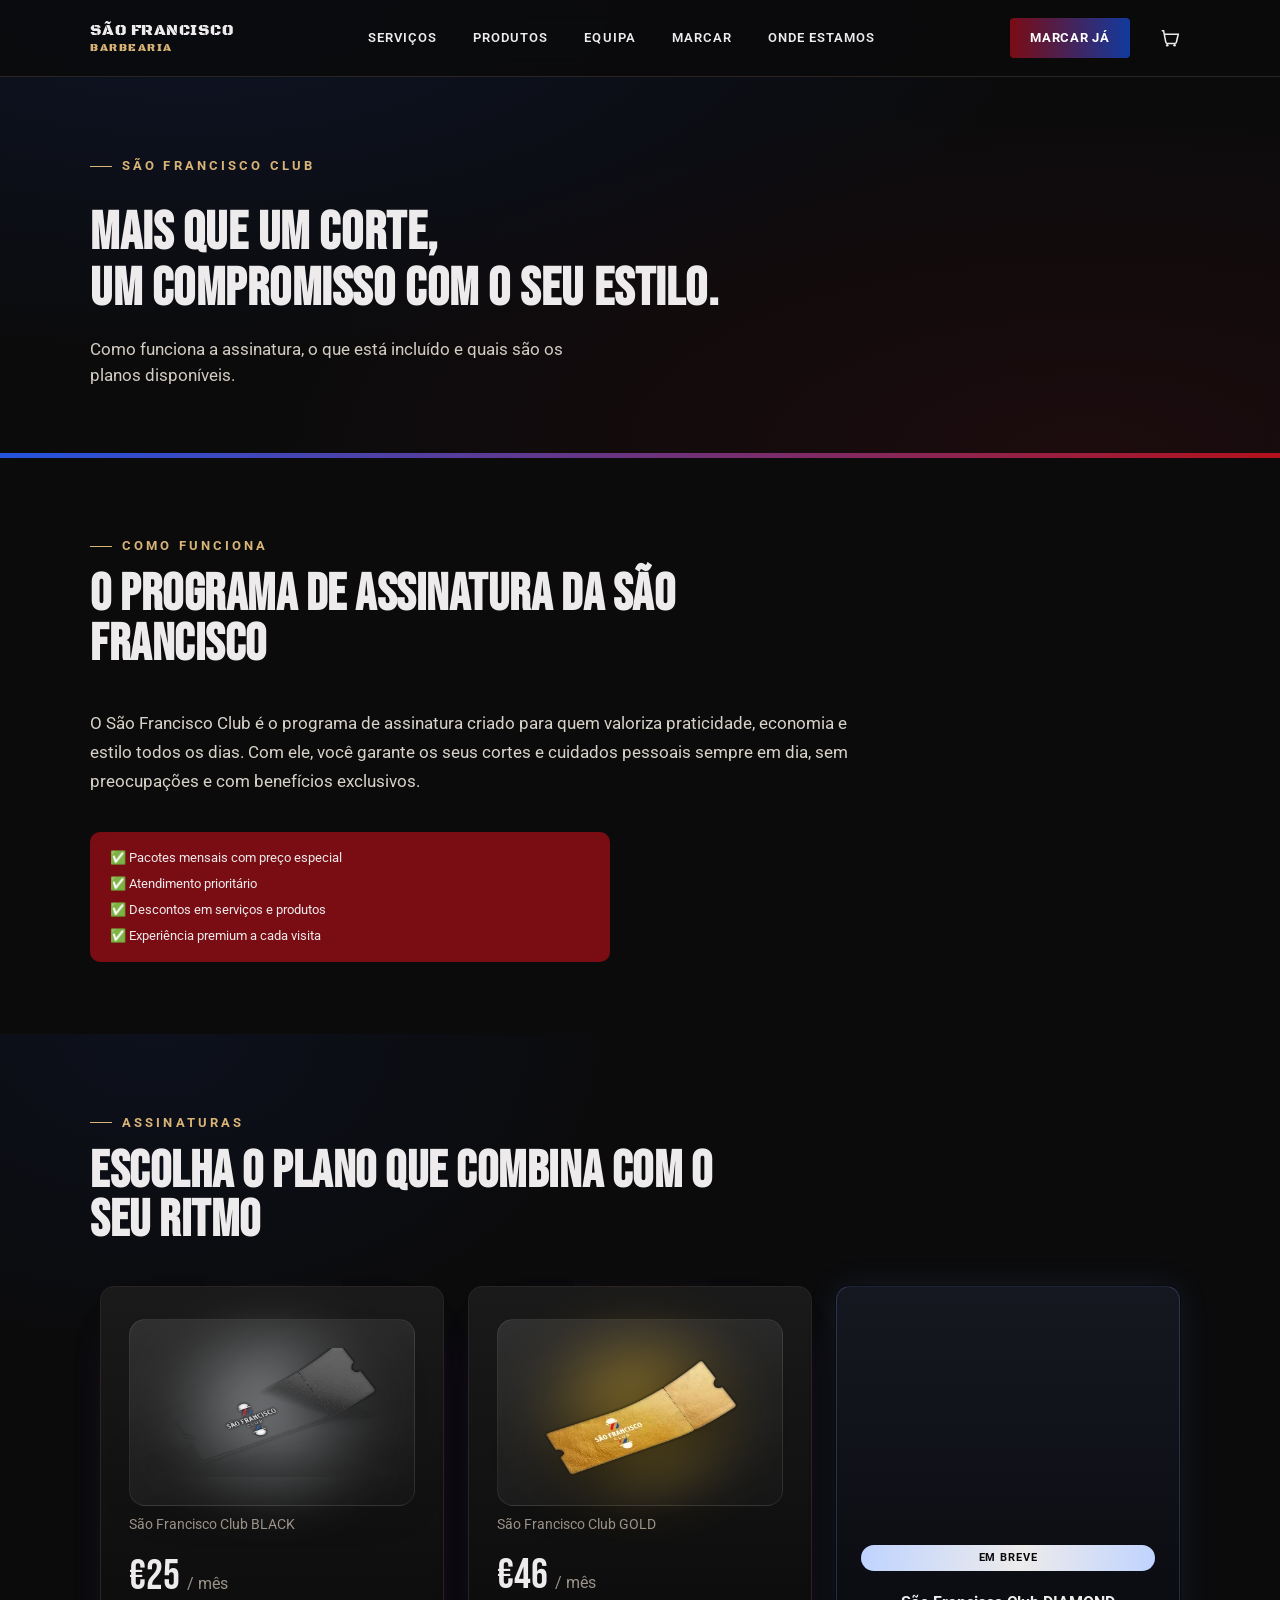
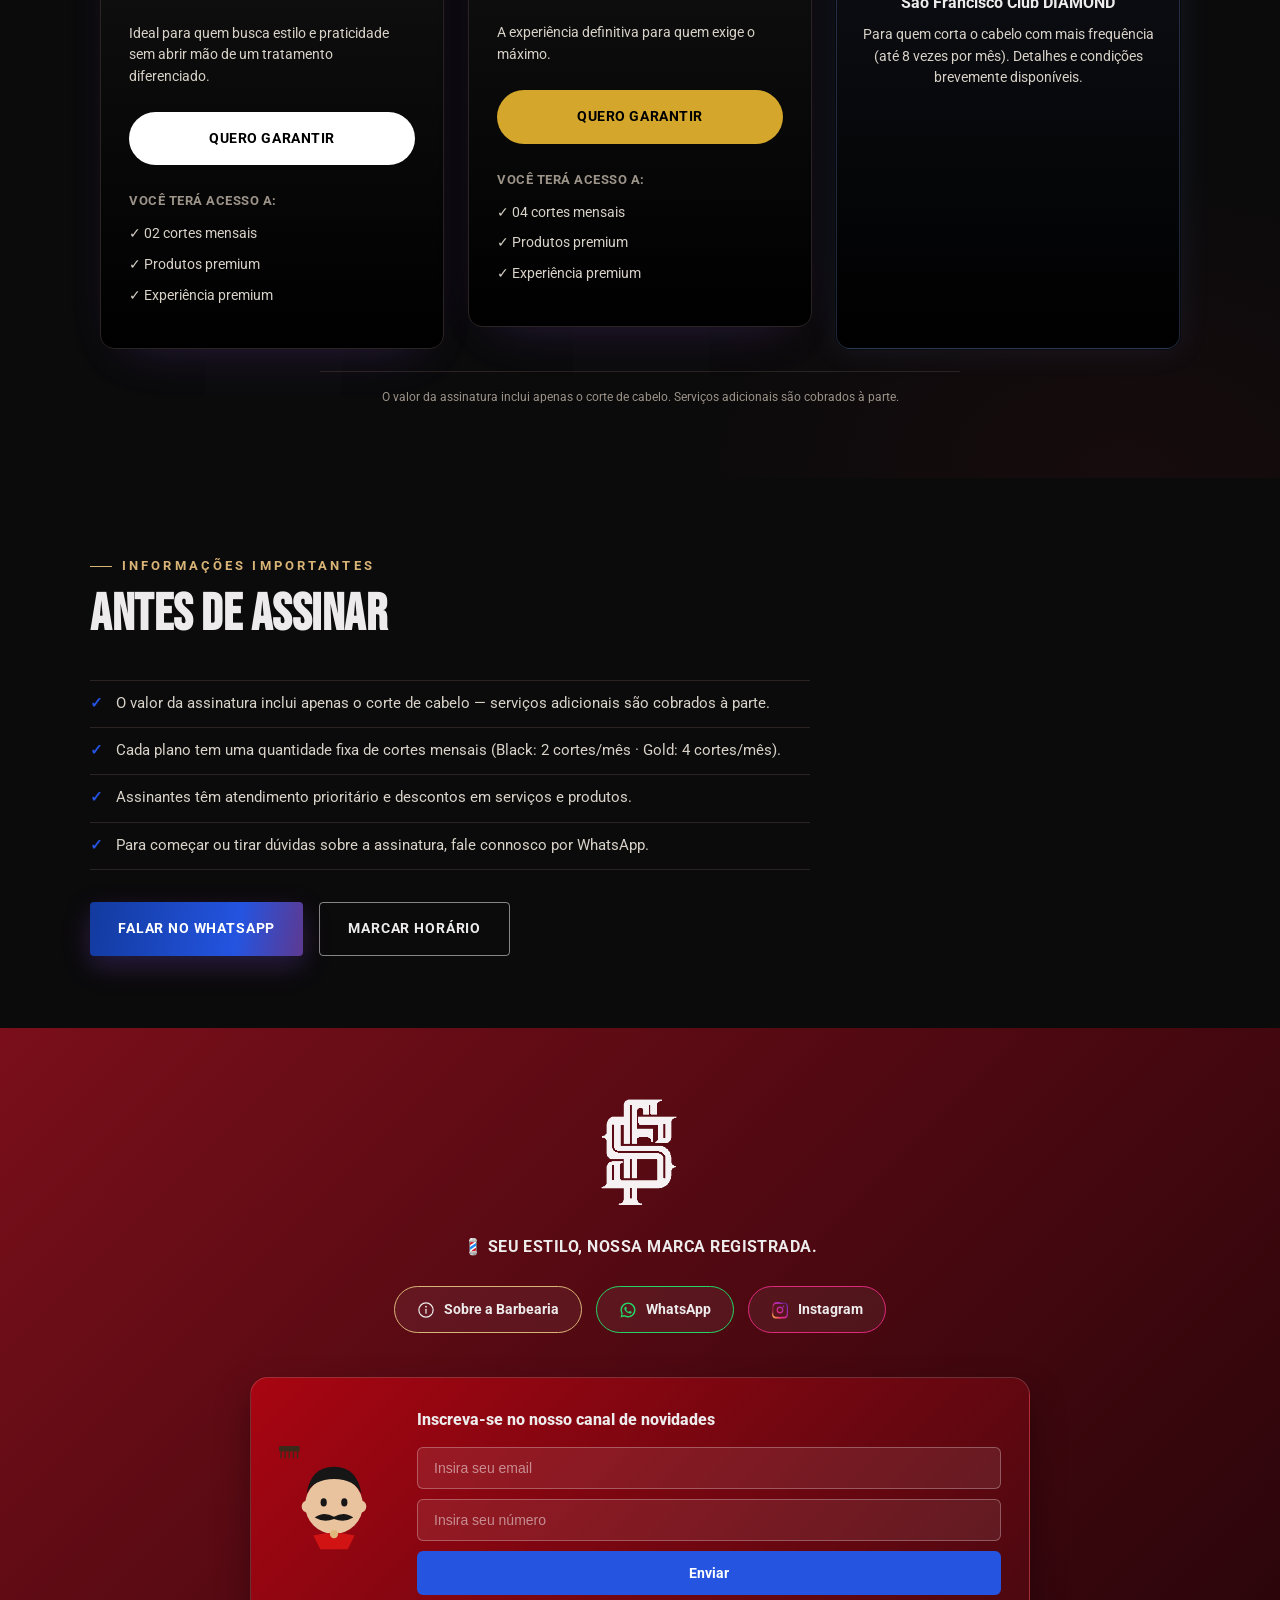
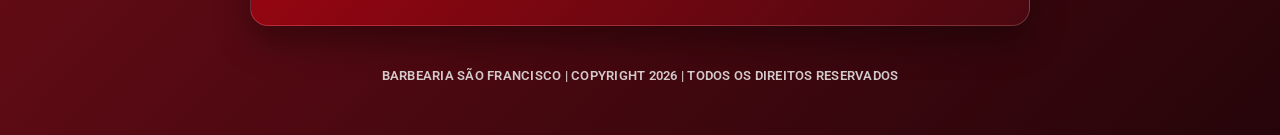
==== clube.html @ c499a692 "atualiza clube sao francisco" ====
<!DOCTYPE html>
<html lang="pt-PT">
<head>
<meta charset="UTF-8">
<meta name="viewport" content="width=device-width, initial-scale=1.0">
<title>São Francisco Club | São Francisco Barbearia</title>
<meta name="description" content="Conheça o São Francisco Club: como funciona a assinatura, planos Black e Gold, benefícios e condições, na Barbearia São Francisco em Gondomar.">
<meta name="theme-color" content="#0B0B0C">
<link rel="icon" href="data:image/svg+xml,%3Csvg xmlns='http://www.w3.org/2000/svg' viewBox='0 0 100 100'%3E%3Crect width='100' height='100' fill='%23000000'/%3E%3Ctext x='50' y='68' font-family='Arial Black,Arial,sans-serif' font-weight='900' font-size='52' fill='%23EDEBEB' text-anchor='middle'%3ESF%3C/text%3E%3C/svg%3E">

<meta property="og:type" content="website">
<meta property="og:locale" content="pt_PT">
<meta property="og:title" content="São Francisco Club | São Francisco Barbearia">
<meta property="og:description" content="Como funciona a assinatura, planos e benefícios do São Francisco Club.">

<link rel="preconnect" href="https://fonts.googleapis.com">
<link rel="preconnect" href="https://fonts.gstatic.com" crossorigin>
<link href="https://fonts.googleapis.com/css2?family=Bebas+Neue&family=Black+Ops+One&family=Roboto:wght@400;500;700;900&display=swap" rel="stylesheet">
<link rel="stylesheet" href="css/style.css">
<link rel="stylesheet" href="css/clube.css">
<link rel="stylesheet" href="css/cart.css">
</head>
<body>
<a href="#main" class="skip-link">Saltar para o conteúdo</a>

<!-- ============ HEADER (idêntico ao site principal) ============ -->
<header class="site-header">
  <div class="container">
    <a href="index.html" class="logo-mark">SÃO FRANCISCO<span>BARBEARIA</span></a>

    <nav class="main-nav" aria-label="Navegação principal">
      <a href="index.html#servicos">Serviços</a>
      <a href="loja.html">Produtos</a>
      <a href="index.html#equipa">Equipa</a>
      <a href="index.html#agendar">Marcar</a>
      <a href="index.html#local">Onde estamos</a>
    </nav>

    <div class="header-actions">
      <a href="index.html#agendar" class="btn btn-primary btn-sm">Marcar já</a>
      <button type="button" class="cart-toggle" id="cartToggle" aria-label="Abrir carrinho">
        <svg viewBox="0 0 24 24" fill="none" stroke="currentColor" stroke-width="1.7"><path d="M3 4h2l2.4 12.4a2 2 0 0 0 2 1.6h7.6a2 2 0 0 0 2-1.6L21 8H6"/><circle cx="9" cy="20" r="1.4" fill="currentColor" stroke="none"/><circle cx="17" cy="20" r="1.4" fill="currentColor" stroke="none"/></svg>
        <span class="cart-count" id="cartCount">0</span>
      </button>
      <button type="button" class="nav-toggle" id="navToggle" aria-label="Abrir menu" aria-expanded="false" aria-controls="mobileNav">
        <span></span><span></span><span></span>
      </button>
    </div>
  </div>
</header>

<nav class="mobile-nav" id="mobileNav" aria-label="Navegação móvel">
  <a href="index.html#servicos">Serviços</a>
  <a href="loja.html">Produtos</a>
  <a href="index.html#equipa">Equipa</a>
  <a href="index.html#agendar">Marcar</a>
  <a href="index.html#local">Onde estamos</a>
  <a href="index.html#agendar" class="btn btn-primary">Marcar já</a>
</nav>

<main id="main">

  <!-- ============ HERO ============ -->
  <section class="shop-hero">
    <div class="container">
      <span class="eyebrow">São Francisco Club</span>
      <h1>Mais que um corte,<br>um compromisso com o seu estilo.</h1>
      <p class="shop-hero-sub">Como funciona a assinatura, o que está incluído e quais são os planos disponíveis.</p>
    </div>
  </section>
  <div class="stripe" aria-hidden="true"></div>

  <!-- ============ COMO FUNCIONA ============ -->
  <section id="clube-como-funciona">
    <div class="container">
      <div class="section-head">
        <span class="eyebrow">Como funciona</span>
        <h2>O programa de assinatura da São Francisco</h2>
      </div>
      <p class="club-intro-text">
        O São Francisco Club é o programa de assinatura criado para quem valoriza praticidade, economia e estilo todos os dias. Com ele, você garante os seus cortes e cuidados pessoais sempre em dia, sem preocupações e com benefícios exclusivos.
      </p>
      <div class="club-checklist clube-page-checklist">
        <p>✅ Pacotes mensais com preço especial</p>
        <p>✅ Atendimento prioritário</p>
        <p>✅ Descontos em serviços e produtos</p>
        <p>✅ Experiência premium a cada visita</p>
      </div>
    </div>
  </section>

  <!-- ============ ASSINATURAS ============
       Mesmos dados e valores da secção do Clube na home (index.html),
       apresentados aqui lado a lado, sem toggle, para consulta.
       ============================================================ -->
  <section id="clube-assinaturas">
    <div class="container">
      <div class="section-head">
        <span class="eyebrow">Assinaturas</span>
        <h2>Escolha o plano que combina com o seu ritmo</h2>
      </div>

      <div class="clube-page-plans">
        <div class="plan-card">
          <div class="plan-ticket-wrap is-black">
            <img src="assets/images/club-black.webp" alt="Cartão São Francisco Club Black" loading="lazy">
          </div>
          <p class="plan-name">São Francisco Club BLACK</p>
          <p class="plan-price">€25 <span style="font-size:16px;color:var(--muted);font-family:var(--font-body);">/ mês</span></p>
          <p class="plan-desc">Ideal para quem busca estilo e praticidade sem abrir mão de um tratamento diferenciado.</p>
          <a href="https://wa.me/351938435158?text=Ol%C3%A1%21%20Quero%20saber%20mais%20sobre%20o%20S%C3%A3o%20Francisco%20Club%20BLACK%20%2824%E2%82%AC%2Fm%C3%AAs%29." target="_blank" rel="noopener" class="plan-cta is-black">Quero garantir</a>
          <p class="plan-access">Você terá acesso a:</p>
          <ul class="plan-list">
            <li>✓ 02 cortes mensais</li>
            <li>✓ Produtos premium</li>
            <li>✓ Experiência premium</li>
          </ul>
        </div>

        <div class="plan-card">
          <div class="plan-ticket-wrap is-gold">
            <img src="assets/images/club-gold.webp" alt="Cartão São Francisco Club Gold" loading="lazy">
          </div>
          <p class="plan-name">São Francisco Club GOLD</p>
          <p class="plan-price">€46 <span style="font-size:16px;color:var(--muted);font-family:var(--font-body);">/ mês</span></p>
          <p class="plan-desc">A experiência definitiva para quem exige o máximo.</p>
          <a href="https://wa.me/351938435158?text=Ol%C3%A1%21%20Quero%20saber%20mais%20sobre%20o%20S%C3%A3o%20Francisco%20Club%20GOLD%20%2844%E2%82%AC%2Fm%C3%AAs%29." target="_blank" rel="noopener" class="plan-cta is-gold">Quero garantir</a>
          <p class="plan-access">Você terá acesso a:</p>
          <ul class="plan-list">
            <li>✓ 04 cortes mensais</li>
            <li>✓ Produtos premium</li>
            <li>✓ Experiência premium</li>
          </ul>
        </div>

        <!-- Plano Diamond — em breve, sem preço/benefícios inventados e sem CTA de compra -->
        <div class="plan-card is-diamond" aria-label="Plano Diamond, em breve">
          <span class="diamond-badge">Em breve</span>
          <p class="plan-name is-diamond">São Francisco Club DIAMOND</p>
          <p class="plan-desc">Para quem corta o cabelo com mais frequência (até 8 vezes por mês). Detalhes e condições brevemente disponíveis.</p>
        </div>
      </div>

      <p class="club-plans-note clube-page-note">O valor da assinatura inclui apenas o corte de cabelo. Serviços adicionais são cobrados à parte.</p>
    </div>
  </section>

  <!-- ============ INFORMAÇÕES IMPORTANTES ============ -->
  <section id="clube-info">
    <div class="container">
      <div class="section-head">
        <span class="eyebrow">Informações importantes</span>
        <h2>Antes de assinar</h2>
      </div>
      <ul class="clube-info-list">
        <li>O valor da assinatura inclui apenas o corte de cabelo — serviços adicionais são cobrados à parte.</li>
        <li>Cada plano tem uma quantidade fixa de cortes mensais (Black: 2 cortes/mês · Gold: 4 cortes/mês).</li>
        <li>Assinantes têm atendimento prioritário e descontos em serviços e produtos.</li>
        <li>Para começar ou tirar dúvidas sobre a assinatura, fale connosco por WhatsApp.</li>
      </ul>
      <div class="clube-info-cta">
        <a href="https://wa.me/351938435158?text=Ol%C3%A1%21%20Quero%20saber%20mais%20sobre%20o%20S%C3%A3o%20Francisco%20Club." target="_blank" rel="noopener" class="btn btn-featured">Falar no WhatsApp</a>
        <a href="index.html#agendar" class="btn btn-outline">Marcar horário</a>
      </div>
    </div>
  </section>

</main>

<!-- ============ FOOTER (idêntico ao site principal) ============ -->
<footer class="site-footer">
  <div class="container">
    <div class="footer-top">
      <img src="assets/images/footer-logo.webp" alt="São Francisco Barbearia" class="footer-logo">
      <p class="footer-tagline">💈 SEU ESTILO, NOSSA MARCA REGISTRADA.</p>
      <div class="footer-links">
        <a href="index.html#sobre" class="footer-btn is-brass">
          <svg viewBox="0 0 24 24" fill="none" stroke="currentColor" stroke-width="1.6"><circle cx="12" cy="12" r="9.5"/><line x1="12" y1="11" x2="12" y2="16.2" stroke-linecap="round"/><circle cx="12" cy="7.6" r="1.15" fill="currentColor" stroke="none"/></svg>
          Sobre a Barbearia
        </a>
        <a href="https://wa.me/351938435158" target="_blank" rel="noopener" class="footer-btn is-whatsapp">
          <svg viewBox="0 0 24 24"><path fill="#25D366" d="M12 2C6.48 2 2 6.48 2 12c0 1.85.5 3.58 1.35 5.07L2 22l5.09-1.33A9.94 9.94 0 0 0 12 22c5.52 0 10-4.48 10-10S17.52 2 12 2zm0 18c-1.6 0-3.1-.43-4.4-1.19l-.31-.18-3.02.79.81-2.94-.2-.32A7.94 7.94 0 0 1 4 12c0-4.41 3.59-8 8-8s8 3.59 8 8-3.59 8-8 8zm4.36-5.86c-.24-.12-1.43-.7-1.65-.78-.22-.08-.38-.12-.54.12-.16.24-.62.78-.76.94-.14.16-.28.18-.52.06-.24-.12-1.01-.37-1.92-1.18-.71-.63-1.19-1.41-1.33-1.65-.14-.24-.02-.37.11-.49.11-.11.24-.28.36-.42.12-.14.16-.24.24-.4.08-.16.04-.3-.02-.42-.06-.12-.54-1.3-.74-1.78-.19-.46-.39-.4-.54-.4h-.46c-.16 0-.42.06-.64.3-.22.24-.84.82-.84 2s.86 2.32.98 2.48c.12.16 1.7 2.6 4.12 3.64.58.25 1.03.4 1.38.51.58.18 1.11.16 1.53.1.47-.07 1.43-.58 1.63-1.14.2-.56.2-1.04.14-1.14-.06-.1-.22-.16-.46-.28z"/></svg>
          WhatsApp
        </a>
        <a href="https://www.instagram.com/saofrancisco.pt/" target="_blank" rel="noopener" class="footer-btn is-instagram">
          <svg viewBox="0 0 24 24">
            <defs>
              <linearGradient id="igGradFooterClube" x1="0%" y1="100%" x2="100%" y2="0%">
                <stop offset="0%" stop-color="#f9ce34"/><stop offset="30%" stop-color="#ee2a7b"/><stop offset="100%" stop-color="#6228d7"/>
              </linearGradient>
            </defs>
            <path fill="url(#igGradFooterClube)" d="M12 2.2c3.2 0 3.58.01 4.85.07 1.17.05 1.97.24 2.43.4a4.9 4.9 0 0 1 1.77 1.15 4.9 4.9 0 0 1 1.15 1.77c.16.46.35 1.26.4 2.43.06 1.27.07 1.65.07 4.85s-.01 3.58-.07 4.85c-.05 1.17-.24 1.97-.4 2.43a4.9 4.9 0 0 1-1.15 1.77 4.9 4.9 0 0 1-1.77 1.15c-.46.16-1.26.35-2.43.4-1.27.06-1.65.07-4.85.07s-3.58-.01-4.85-.07c-1.17-.05-1.97-.24-2.43-.4a4.9 4.9 0 0 1-1.77-1.15 4.9 4.9 0 0 1-1.15-1.77c-.16-.46-.35-1.26-.4-2.43C2.21 15.58 2.2 15.2 2.2 12s.01-3.58.07-4.85c.05-1.17.24-1.97.4-2.43a4.9 4.9 0 0 1 1.15-1.77A4.9 4.9 0 0 1 5.59 1.8c.46-.16 1.26-.35 2.43-.4C9.29 1.34 9.67 1.33 12 1.33Zm0 1.8c-3.15 0-3.5.01-4.74.07-1.02.05-1.58.22-1.95.36a3.1 3.1 0 0 0-1.15.75 3.1 3.1 0 0 0-.75 1.15c-.14.37-.31.93-.36 1.95C3 8.32 2.99 8.67 2.99 12s.01 3.68.07 4.92c.05 1.02.22 1.58.36 1.95.16.44.38.79.75 1.15.36.36.71.59 1.15.75.37.14.93.31 1.95.36 1.24.06 1.59.07 4.74.07s3.5-.01 4.74-.07c1.02-.05 1.58-.22 1.95-.36a3.1 3.1 0 0 0 1.15-.75 3.1 3.1 0 0 0 .75-1.15c.14-.37.31-.93.36-1.95.06-1.24.07-1.59.07-4.92s-.01-3.68-.07-4.92c-.05-1.02-.22-1.58-.36-1.95a3.1 3.1 0 0 0-.75-1.15 3.1 3.1 0 0 0-1.15-.75c-.37-.14-.93-.31-1.95-.36C15.5 4.01 15.15 4 12 4Zm0 3.4a4.6 4.6 0 1 1 0 9.2 4.6 4.6 0 0 1 0-9.2Zm0 1.8a2.8 2.8 0 1 0 0 5.6 2.8 2.8 0 0 0 0-5.6Zm5.85-1.99a1.07 1.07 0 1 1-2.14 0 1.07 1.07 0 0 1 2.14 0Z"/>
          </svg>
          Instagram
        </a>
      </div>
    </div>

    <div class="footer-signup">
      <div class="footer-mascot" aria-hidden="true">
        <svg viewBox="0 0 160 160" xmlns="http://www.w3.org/2000/svg" id="mascotSvg">
          <circle cx="80" cy="86" r="42" fill="#E8C39E"/>
          <circle cx="42" cy="88" r="9" fill="#E8C39E"/>
          <circle cx="118" cy="88" r="9" fill="#E8C39E"/>
          <path d="M40 70 Q46 30 80 30 Q114 30 120 70 Q110 48 80 48 Q50 48 40 70 Z" fill="#161616"/>
          <ellipse class="mascot-eye" cx="65" cy="82" rx="4.5" ry="6" fill="#161616"/>
          <ellipse class="mascot-eye" cx="95" cy="82" rx="4.5" ry="6" fill="#161616"/>
          <path class="mascot-mustache" d="M52 104 Q65 94 80 103 Q95 94 108 104 Q95 112 80 106 Q65 112 52 104 Z" fill="#161616"/>
          <path d="M50 130 L60 150 L100 150 L110 130 Q80 122 50 130 Z" fill="#D11313"/>
          <circle cx="80" cy="128" r="6" fill="#DFB77A"/>
          <g class="mascot-comb">
            <rect x="0" y="0" width="30" height="8" rx="2" fill="#3a2a1a"/>
            <rect x="2" y="8" width="2" height="10" fill="#3a2a1a"/>
            <rect x="8" y="8" width="2" height="10" fill="#3a2a1a"/>
            <rect x="14" y="8" width="2" height="10" fill="#3a2a1a"/>
            <rect x="20" y="8" width="2" height="10" fill="#3a2a1a"/>
            <rect x="26" y="8" width="2" height="10" fill="#3a2a1a"/>
          </g>
        </svg>
      </div>
      <form class="footer-form" id="newsletterForm">
        <p class="footer-form-label">Inscreva-se no nosso canal de novidades</p>
        <label class="visually-hidden" for="newsletterEmail">Email</label>
        <input type="email" id="newsletterEmail" placeholder="Insira seu email" required>
        <label class="visually-hidden" for="newsletterPhone">Número de telefone</label>
        <input type="tel" id="newsletterPhone" placeholder="Insira seu número">
        <button type="submit" class="footer-submit">Enviar</button>
        <p class="footer-form-msg" id="newsletterMsg"></p>
      </form>
    </div>

    <div class="footer-bottom">
      <p class="footer-copy">BARBEARIA SÃO FRANCISCO | COPYRIGHT 2026 | TODOS OS DIREITOS RESERVADOS</p>
    </div>
  </div>
</footer>

<script src="js/cart.js"></script>
<script>
  /* menu mobile + newsletter — mesma lógica usada em loja.html e
     promocoes.html, duplicada aqui porque esta página não carrega main.js. */
  (function () {
    var toggle = document.getElementById('navToggle');
    var menu = document.getElementById('mobileNav');
    if (toggle && menu) {
      toggle.addEventListener('click', function () {
        var open = menu.classList.toggle('is-open');
        toggle.classList.toggle('is-open', open);
        toggle.setAttribute('aria-expanded', open ? 'true' : 'false');
        document.body.style.overflow = open ? 'hidden' : '';
      });
      Array.prototype.forEach.call(menu.querySelectorAll('a'), function (a) {
        a.addEventListener('click', function () {
          menu.classList.remove('is-open');
          toggle.classList.remove('is-open');
          toggle.setAttribute('aria-expanded', 'false');
          document.body.style.overflow = '';
        });
      });
    }
    var form = document.getElementById('newsletterForm');
    if (form) {
      form.addEventListener('submit', function (e) {
        e.preventDefault();
        var msg = document.getElementById('newsletterMsg');
        msg.textContent = 'Obrigado pelo interesse! A newsletter fica ativa muito em breve.';
        msg.classList.add('is-visible');
        form.reset();
      });
    }
    var eyes = document.querySelectorAll('.mascot-eye');
    if (eyes.length) {
      (function blink() {
        eyes.forEach(function (e) { e.style.transition = 'transform .08s'; e.style.transform = 'scaleY(0.12)'; });
        setTimeout(function () { eyes.forEach(function (e) { e.style.transform = 'scaleY(1)'; }); }, 90);
        setTimeout(blink, 2000 + Math.random() * 3000);
      })();
    }
  })();
</script>
</body>
</html>
---- css/style.css ----
/* ============================================================
   SÃO FRANCISCO BARBEARIA — stylesheet
   ============================================================ */

:root{
  /* Cor — paleta original refinada (mesma identidade: fundo escuro, azul, vermelho, brass) */
  --ink:#0B0B0C;
  --surface:#141414;
  --surface-2:#1C1C1B;
  --paper:#EDEBEB;
  --muted:#9C9389;
  --line:#2A2422;
  --blue:#2454E0;
  --blue-deep:#123A9E;
  --red:#B3121C;
  --red-deep:#7A0C14;
  --brass:#D9B477;

  --font-logo:'Black Ops One','Anton',sans-serif;
  --font-display:'Bebas Neue','Arial Narrow',Impact,sans-serif;
  --font-body:'Roboto',Arial,sans-serif;

  --container:1180px;
  --radius-sm:8px;
  --radius-md:14px;
  --ease:cubic-bezier(0.22,1,0.36,1);
}

/* ---------- reset & base ---------- */
*,*::before,*::after{box-sizing:border-box;}
*{margin:0;padding:0;}
html{scroll-behavior:smooth;-webkit-text-size-adjust:100%;}
img{max-width:100%;height:auto;display:block;}
a{color:inherit;text-decoration:none;}
button{font-family:inherit;}
ul{list-style:none;}
body{
  background:var(--ink);
  color:var(--paper);
  font-family:var(--font-body);
  line-height:1.55;
  -webkit-font-smoothing:antialiased;
}
::selection{background:var(--blue);color:#fff;}
::-webkit-scrollbar{width:10px;}
::-webkit-scrollbar-track{background:var(--ink);}
::-webkit-scrollbar-thumb{background:linear-gradient(var(--blue),var(--red));border-radius:6px;}

:focus-visible{outline:2px solid var(--brass);outline-offset:3px;}

@media (prefers-reduced-motion:reduce){
  *{animation-duration:0.01ms !important;animation-iteration-count:1 !important;transition-duration:0.01ms !important;scroll-behavior:auto !important;}
}

.container{max-width:var(--container);margin:0 auto;padding:0 24px;}
@media (min-width:900px){ .container{padding:0 40px;} }

section{padding:72px 0;}
@media (max-width:640px){ section{padding:52px 0;} }

.eyebrow{
  display:inline-flex;align-items:center;gap:10px;
  color:var(--brass);text-transform:uppercase;font-size:13px;
  letter-spacing:0.24em;font-weight:700;margin-bottom:14px;
}
.eyebrow::before{content:'';width:22px;height:1px;background:var(--brass);}

.section-head{margin-bottom:40px;max-width:640px;}
.section-head h2{
  font-family:var(--font-display);
  font-size:clamp(34px,5vw,52px);
  line-height:0.95;letter-spacing:0.01em;
  text-transform:uppercase;
  margin-bottom:14px;
}
.section-head p{color:var(--muted);font-size:16px;max-width:52ch;}
.rule{width:64px;height:3px;background:linear-gradient(90deg,var(--blue),var(--red));margin-top:16px;border-radius:2px;}

.visually-hidden{
  position:absolute;width:1px;height:1px;padding:0;margin:-1px;overflow:hidden;
  clip:rect(0,0,0,0);white-space:nowrap;border:0;
}
.skip-link{
  position:absolute;left:12px;top:-60px;background:var(--brass);color:#111;
  padding:10px 16px;border-radius:6px;font-weight:700;z-index:200;transition:top .2s;
}
.skip-link:focus{top:12px;}

/* ---------- buttons ---------- */
.btn{
  display:inline-flex;align-items:center;justify-content:center;gap:8px;
  padding:15px 28px;font-size:14px;font-weight:700;text-transform:uppercase;
  letter-spacing:0.06em;cursor:pointer;border:none;border-radius:4px;
  min-height:48px;font-family:var(--font-body);
  transition:transform .18s var(--ease),box-shadow .18s var(--ease),background .18s;
}
.btn:active{transform:translateY(1px);}
.btn-primary{
  background:linear-gradient(90deg,var(--red-deep),var(--blue-deep));
  color:#fff;
}
.btn-primary:hover{box-shadow:0 8px 22px rgba(36,84,224,0.28);transform:translateY(-2px);}
.btn-outline{
  background:transparent;border:1.5px solid rgba(237,235,235,0.55);color:var(--paper);
}
.btn-outline:hover{border-color:var(--brass);color:var(--brass);}
.btn-block{width:100%;}
.btn-sm{padding:10px 20px;min-height:40px;font-size:13px;}
@media (max-width:520px){
  .btn{width:100%;}
  .btn-row .btn{width:auto;flex:1 1 auto;}
}

/* ============================================================
   ENTRY SPLASH
   ============================================================ */
.entry-splash{
  position:fixed;top:76px;left:0;right:0;bottom:0;z-index:90;
  display:flex;align-items:center;justify-content:center;
  background:#050506;
  transition:opacity .6s var(--ease), visibility .6s var(--ease);
}
.entry-splash-content{
  position:relative;z-index:2;text-align:center;padding:32px;
  transform:translateY(0);transition:transform .6s var(--ease), opacity .6s var(--ease);
}
.entry-splash-eyebrow{
  font-weight:700;font-size:13px;letter-spacing:0.4em;text-transform:uppercase;
  color:var(--brass);margin-bottom:14px;
}
.entry-splash-logo{
  font-family:var(--font-logo);text-transform:uppercase;color:var(--paper);
  font-size:clamp(32px,7vw,64px);letter-spacing:0.02em;margin-bottom:16px;
  text-shadow:0 8px 30px rgba(0,0,0,0.6);
}
.entry-splash-tagline{
  color:#D3CCC2;font-size:15px;margin-bottom:40px;letter-spacing:0.02em;
}
.entry-splash-btn{
  display:inline-flex;align-items:center;gap:13px;
  font-family:var(--font-body);font-weight:700;font-size:14px;letter-spacing:0.12em;
  text-transform:uppercase;color:var(--paper);background:transparent;
  border:1.5px solid var(--brass);border-radius:999px;padding:18px 44px;
  cursor:pointer;position:relative;overflow:hidden;
  transition:color .3s var(--ease), box-shadow .3s var(--ease);
}
.entry-splash-btn::before{
  content:'';position:absolute;inset:0;z-index:-1;
  background:linear-gradient(90deg,var(--red-deep),var(--blue-deep));
  transform:scaleX(0);transform-origin:left;
  transition:transform .4s var(--ease);
}
.entry-splash-btn:hover::before,.entry-splash-btn:focus-visible::before{transform:scaleX(1);}
.entry-splash-btn:hover,.entry-splash-btn:focus-visible{
  border-color:transparent;box-shadow:0 10px 30px rgba(36,84,224,0.35);
}
.entry-pulse-dot{
  position:relative;width:9px;height:9px;border-radius:50%;
  background:var(--brass);flex:0 0 auto;
}
.entry-pulse-dot::before,.entry-pulse-dot::after{
  content:'';position:absolute;inset:0;border-radius:50%;
  border:1.5px solid var(--brass);
  animation:entryPulse 1.8s ease-out infinite;
}
.entry-pulse-dot::after{animation-delay:.9s;}
@keyframes entryPulse{
  0%{transform:scale(1);opacity:0.9;}
  100%{transform:scale(4.2);opacity:0;}
}
.entry-splash.is-hidden{opacity:0;visibility:hidden;pointer-events:none;}
.entry-splash.is-hidden .entry-splash-content{transform:translateY(-16px);opacity:0;}
body.entry-locked{overflow:hidden;height:100vh;}
@media (prefers-reduced-motion:reduce){
  .entry-splash,.entry-splash-content{transition:none;}
}

/* ============================================================
   HEADER
   ============================================================ */
.site-header{
  position:fixed;top:0;left:0;right:0;z-index:100;
  background:rgba(11,11,12,0.88);backdrop-filter:blur(10px);
  border-bottom:1px solid var(--line);
}
.site-header .container{
  display:flex;align-items:center;justify-content:space-between;
  height:76px;
}
.logo-mark{
  font-family:var(--font-logo);font-size:16px;line-height:1.1;
  text-transform:uppercase;letter-spacing:0.03em;color:var(--paper);
  display:flex;flex-direction:column;
}
.logo-mark span{font-size:11px;color:var(--brass);letter-spacing:0.14em;margin-top:3px;}

.main-nav{display:flex;align-items:center;gap:36px;}
.main-nav a{
  font-size:13px;text-transform:uppercase;letter-spacing:0.08em;font-weight:600;
  position:relative;padding:6px 0;
}
.main-nav a::after{
  content:'';position:absolute;left:0;right:100%;bottom:0;height:2px;
  background:linear-gradient(90deg,var(--blue),var(--red));transition:right .25s var(--ease);
}
.main-nav a:hover::after{right:0;}

.header-actions{display:flex;align-items:center;gap:20px;}

.nav-toggle{
  display:none;flex-direction:column;justify-content:center;gap:5px;
  width:40px;height:40px;background:none;border:none;cursor:pointer;
}
.nav-toggle span{width:100%;height:2px;background:var(--paper);border-radius:2px;transition:transform .25s,opacity .25s;}
.nav-toggle.is-open span:nth-child(1){transform:translateY(7px) rotate(45deg);}
.nav-toggle.is-open span:nth-child(2){opacity:0;}
.nav-toggle.is-open span:nth-child(3){transform:translateY(-7px) rotate(-45deg);}

.mobile-nav{
  display:none;position:fixed;top:76px;left:0;right:0;bottom:0;
  background:var(--ink);z-index:99;padding:32px 24px;
  flex-direction:column;gap:4px;transform:translateY(-8px);opacity:0;
  pointer-events:none;transition:opacity .22s var(--ease),transform .22s var(--ease);
}
.mobile-nav.is-open{opacity:1;transform:translateY(0);pointer-events:auto;}
.mobile-nav a{
  font-family:var(--font-display);font-size:32px;text-transform:uppercase;
  padding:16px 4px;border-bottom:1px solid var(--line);
}
.mobile-nav .btn{margin-top:24px;}

@media (max-width:860px){
  .main-nav{display:none;}
  .header-actions .btn{display:none;}
  .nav-toggle{display:flex;}
  .mobile-nav{display:flex;}
}

/* ============================================================
   HERO
   ============================================================ */
.hero{
  position:relative;padding:150px 0 0;overflow:hidden;
  min-height:92vh;display:flex;align-items:flex-end;
}
.hero-media{
  position:absolute;inset:0;z-index:0;background:#0D0D0D;
}
.hero-media video{
  width:100%;height:100%;object-fit:cover;object-position:50% 50%;position:absolute;inset:0;
}
.hero-media::after{
  content:'';position:absolute;inset:0;
  background:
    linear-gradient(180deg,rgba(9,9,10,0.35) 0%,rgba(9,9,10,0.25) 30%,rgba(8,8,9,0.94) 88%,#0B0B0C 100%),
    linear-gradient(90deg,rgba(6,6,7,0.55) 0%,rgba(6,6,7,0.05) 45%,rgba(6,6,7,0.05) 60%,rgba(6,6,7,0.5) 100%);
}
.hero-content{position:relative;z-index:2;padding-bottom:64px;width:100%;}
.hero-temp-note{
  margin-top:22px;font-size:11.5px;color:rgba(217,180,119,0.85);
  background:rgba(0,0,0,0.4);border:1px dashed rgba(217,180,119,0.4);
  border-radius:6px;padding:7px 12px;display:inline-block;max-width:100%;
}
.hero-temp-note code{font-family:monospace;color:var(--paper);word-break:break-all;}
.hero-location{
  font-weight:700;font-size:14px;letter-spacing:0.4em;text-transform:uppercase;
  color:var(--brass);margin-bottom:10px;
}
.hero h1{
  font-family:var(--font-logo);text-transform:uppercase;
  font-size:clamp(34px,10vw,104px);line-height:0.98;letter-spacing:0.01em;
  margin-bottom:22px;
}
.hero h1 .word-nowrap{display:inline-block;white-space:nowrap;}
.hero h1 .drop-letter{
  display:inline-block;
  background-image:linear-gradient(180deg,#f2f2f2 0%,#b9b9b9 38%,#3a3a3a 72%,#0a0a0a 100%);
  background-clip:text;-webkit-background-clip:text;color:transparent;
  -webkit-text-stroke:1px rgba(0,0,0,0.5);
  filter:drop-shadow(0 6px 18px rgba(0,0,0,0.6));
  opacity:0;transform:translateY(-90px) rotate(-10deg);
  animation:dropIn .75s var(--ease) forwards;
}
@keyframes dropIn{
  60%{opacity:1;}
  100%{opacity:1;transform:translateY(0) rotate(0);}
}
.hero p.tagline{
  max-width:520px;font-size:18px;color:#D3CCC2;margin-bottom:32px;
}
.hero-actions{display:flex;flex-wrap:wrap;gap:16px;}

.stripe{height:5px;background:linear-gradient(90deg,var(--blue),var(--red));}

/* ============================================================
   PLACEHOLDER (imagens em falta)
   ============================================================ */
.asset-placeholder{
  position:relative;display:flex;align-items:center;justify-content:center;
  text-align:center;background:
    repeating-linear-gradient(-45deg, rgba(255,255,255,0.035) 0 22px, transparent 22px 44px),
    var(--surface);
  border:1.5px dashed rgba(217,180,119,0.55);
  color:var(--muted);padding:36px 20px;
}
.asset-placeholder .ph-icon{
  width:44px;height:44px;margin:0 auto 14px;color:var(--paper);opacity:.85;
}
.asset-placeholder strong{
  display:block;color:var(--paper);font-size:14px;letter-spacing:0.03em;
  text-transform:uppercase;margin-bottom:6px;
}
.asset-placeholder small{display:block;font-size:12px;color:var(--brass);margin-top:6px;font-family:monospace;}

/* ============================================================
   DESTAQUES (cards lado a lado)
   ============================================================ */
.feature-cards{
  display:grid;gap:24px;grid-template-columns:1fr;
}
@media (min-width:860px){
  .feature-cards{grid-template-columns:1fr 1fr;}
}
.feature-card{
  background:var(--surface);border:1px solid var(--line);border-radius:var(--radius-md);
  padding:28px;
}
.feature-card-inner{
  display:grid;gap:20px;grid-template-columns:1fr;align-items:start;
}
@media (min-width:560px){
  .feature-card-inner{grid-template-columns:1fr 1fr;align-items:stretch;}
}
.feature-card-media{
  border-radius:var(--radius-sm);overflow:hidden;aspect-ratio:4/5;background:var(--ink);
}
@media (min-width:560px){
  .feature-card-media{aspect-ratio:auto;height:100%;min-height:360px;}
}
.feature-card-media img{width:100%;height:100%;object-fit:cover;display:block;}
.feature-card-text h3{
  font-family:var(--font-display);font-size:clamp(24px,3vw,30px);
  text-transform:uppercase;line-height:1.08;margin-bottom:20px;letter-spacing:0.01em;
  font-weight:400;
}
.feature-card-text h3 .accent{color:var(--blue);text-decoration:underline;text-underline-offset:5px;}
.feature-list{display:flex;flex-direction:column;gap:0;}
.feature-item{
  display:flex;gap:14px;padding:14px 0;border-top:1px solid var(--line);
}
.feature-item:last-child{padding-bottom:0;}
.feature-icon{
  flex:0 0 auto;width:38px;height:38px;border-radius:50%;
  border:1.5px solid var(--blue);color:var(--paper);
  display:flex;align-items:center;justify-content:center;
}
.feature-icon svg{width:17px;height:17px;}
.feature-item h4{font-size:14.5px;font-weight:700;margin-bottom:2px;}
.feature-item p{font-size:13px;color:var(--muted);}
.feature-card-divider{
  display:flex;align-items:center;gap:14px;margin-top:24px;color:var(--blue);
}
.feature-card-divider .line{flex:1 1 auto;height:1px;background:var(--line);}
.feature-card-divider svg{width:18px;height:18px;flex:0 0 auto;}

/* ============================================================
   SERVIÇOS (cards reais)
   ============================================================ */
.services-grid{
  display:grid;gap:22px;
  grid-template-columns:repeat(auto-fit,minmax(240px,1fr));
}
.service-card{
  background:var(--surface);border:1px solid var(--line);
  border-radius:var(--radius-md) var(--radius-md) 4px 4px;
  overflow:hidden;display:flex;flex-direction:column;
  transition:border-color .2s,transform .2s var(--ease);
}
.service-card:hover{border-color:var(--brass);transform:translateY(-3px);}
.service-photo{aspect-ratio:3/4;overflow:hidden;background:#000;}
.service-photo img{width:100%;height:100%;object-fit:cover;transition:transform .5s var(--ease);}
.service-card:hover .service-photo img{transform:scale(1.045);}
.service-body{padding:20px 20px 22px;display:flex;flex-direction:column;flex:1;}
.service-top{display:flex;justify-content:space-between;align-items:flex-start;gap:10px;margin-bottom:10px;}
.service-body h3{
  font-family:var(--font-display);font-size:22px;text-transform:uppercase;
  line-height:1.05;letter-spacing:0.01em;
}
.service-icon{
  flex:0 0 auto;width:38px;height:38px;border-radius:50%;border:1.5px solid var(--paper);
  display:flex;align-items:center;justify-content:center;opacity:.85;
}
.service-icon svg{width:18px;height:18px;}
.service-desc{font-size:14px;color:var(--muted);margin-bottom:14px;}
.service-checklist{margin-bottom:18px;flex:1;}
.service-checklist li{
  display:flex;gap:8px;font-size:13.5px;color:#D8D2C8;padding:5px 0;align-items:flex-start;
}
.service-checklist li::before{content:'✓';color:var(--brass);font-weight:700;flex:0 0 auto;}
.service-footer{
  display:flex;align-items:center;justify-content:space-between;
  border-top:1px solid var(--line);padding-top:14px;
}
.service-price{font-family:var(--font-display);font-size:26px;color:var(--brass);letter-spacing:0.02em;}
.service-cta{
  font-size:12px;text-transform:uppercase;letter-spacing:0.06em;font-weight:700;
  color:var(--paper);border:1px solid var(--line);border-radius:4px;padding:9px 14px;
  transition:background .18s,border-color .18s;
}
.service-card:hover .service-cta{border-color:var(--brass);background:rgba(217,180,119,0.08);}

/* ============================================================
   SOBRE
   ============================================================ */
.sobre{position:relative;overflow:hidden;}
.sobre-bg{
  position:absolute;inset:0;background-size:cover;background-position:center;
  opacity:0.48;filter:brightness(0.65) saturate(0.8) blur(1px);
}
.sobre-overlay{
  position:absolute;inset:0;
  background:radial-gradient(ellipse at center,rgba(6,6,6,0.68) 0%,rgba(5,5,5,0.85) 55%,rgba(2,2,2,0.96) 100%);
}
.sobre .container{position:relative;z-index:2;max-width:760px;}
.sobre-quote{
  font-family:var(--font-display);font-size:clamp(26px,3.6vw,34px);
  line-height:1.2;margin-bottom:24px;text-transform:uppercase;letter-spacing:0.01em;
}
.sobre p{color:#D8D2C8;margin-bottom:16px;font-size:16px;line-height:1.75;}
.sobre p:last-of-type{margin-bottom:0;color:var(--paper);font-weight:500;}

/* ============================================================
   EQUIPA
   ============================================================ */
.team-grid{display:grid;gap:20px;grid-template-columns:repeat(2,1fr);}
@media (min-width:640px){ .team-grid{grid-template-columns:repeat(4,1fr);} }
.team-member{display:block;}
.team-photo{
  position:relative;aspect-ratio:3/4;border-radius:var(--radius-md);overflow:hidden;
  border:1px solid var(--line);background:var(--surface);
  transition:transform .3s var(--ease),border-color .3s var(--ease);
}
.team-member:hover .team-photo{transform:translateY(-4px);border-color:var(--brass);}
.team-photo img{width:100%;height:100%;object-fit:cover;transition:transform .5s var(--ease);}
.team-member:hover .team-photo img{transform:scale(1.05);}
.team-photo-scrim{
  position:absolute;inset:0;
  background:linear-gradient(180deg,rgba(0,0,0,0) 45%,rgba(6,6,7,0.85) 100%);
}
.team-photo-caption{
  position:absolute;left:0;right:0;bottom:0;padding:16px;
  display:flex;flex-direction:column;
}
.team-photo-caption strong{
  font-family:var(--font-display);font-size:20px;letter-spacing:0.02em;
  text-transform:uppercase;color:var(--paper);line-height:1.1;
}
.team-photo-caption em{
  font-style:normal;font-size:11px;color:var(--brass);margin-top:2px;
  text-transform:uppercase;letter-spacing:0.1em;font-weight:700;
}

/* ============================================================
   AGENDAR
   ============================================================ */
.agendar{
  background:#FFFFFF;color:#1C1A17;
  --ink:#F6F3EE; --paper:#1C1A17; --muted:#6B6255; --line:#E3DDD1;
  --surface:#FFFFFF; --surface-2:#F0ECE4; --brass:#9C7A34;
}
.agendar .eyebrow::before{background:var(--brass);}
.agendar .btn-outline{border-color:#C9C0AF;color:#1C1A17;}
.agendar .btn-outline:hover{border-color:var(--brass);color:var(--brass);}
.agendar-layout{display:grid;gap:40px;grid-template-columns:1fr;}
@media (min-width:960px){ .agendar-layout{grid-template-columns:1.3fr 1fr;align-items:start;} }

.service-picker-list{
  display:grid;gap:10px;grid-template-columns:repeat(auto-fill,minmax(240px,1fr));
  max-height:520px;overflow-y:auto;padding-right:6px;
}
.service-option{
  position:relative;display:block;cursor:pointer;
}
.service-option input{position:absolute;opacity:0;pointer-events:none;}
.service-option .opt-card{
  display:flex;align-items:center;justify-content:space-between;gap:10px;
  padding:14px 16px;border:1.5px solid var(--line);border-radius:8px;
  background:var(--ink);transition:border-color .18s,background .18s;
  box-shadow:0 1px 3px rgba(30,25,15,0.05);
}
.service-option .opt-name{font-size:14.5px;font-weight:500;}
.service-option .opt-price{font-family:var(--font-display);font-size:18px;color:var(--brass);}
.service-option input:checked + .opt-card{
  border-color:var(--blue);background:rgba(36,84,224,0.08);
}
.service-option input:focus-visible + .opt-card{outline:2px solid var(--brass);outline-offset:2px;}
.service-option .opt-check{
  width:20px;height:20px;border-radius:5px;border:1.5px solid #B9AF9C;
  flex:0 0 auto;display:flex;align-items:center;justify-content:center;
}
.service-option input:checked + .opt-card .opt-check{background:var(--blue);border-color:var(--blue);}
.service-option input:checked + .opt-card .opt-check::after{content:'✓';color:#fff;font-size:12px;font-weight:700;}

.booking-side{
  background:var(--ink);border:1px solid var(--line);border-radius:var(--radius-md);
  padding:24px;position:sticky;top:96px;
}
.booking-side h3{font-family:var(--font-display);font-size:20px;text-transform:uppercase;margin-bottom:16px;}
.barber-grid{display:grid;grid-template-columns:repeat(4,1fr);gap:10px;margin-bottom:22px;}
.barber-option{
  display:flex;flex-direction:column;align-items:center;gap:8px;
  background:var(--surface-2);border:1.5px solid var(--line);border-radius:10px;
  padding:12px 6px;cursor:pointer;transition:border-color .18s,background .18s;
}
.barber-option:hover{border-color:var(--brass);}
.barber-option.is-selected{border-color:var(--blue);background:rgba(36,84,224,0.1);}
.barber-photo{width:52px;height:52px;border-radius:50%;overflow:hidden;background:var(--line);}
.barber-photo img{width:100%;height:100%;object-fit:cover;}
.barber-name{font-size:12.5px;font-weight:700;}

.booking-summary{
  display:flex;justify-content:space-between;align-items:center;
  background:var(--surface-2);border-radius:8px;padding:14px 16px;margin-bottom:16px;
  font-size:14px;font-weight:700;
}
#summaryTotal{font-family:var(--font-display);font-size:22px;color:var(--brass);}
.booking-actions{display:flex;flex-direction:column;gap:10px;}
.booking-warning{
  color:#B3261E;font-size:13px;font-weight:600;margin-top:12px;display:none;
}
.booking-warning.is-visible{display:block;}


/* ============================================================
   LOCAL
   ============================================================ */
.local-layout{display:grid;gap:32px;grid-template-columns:1fr;}
@media (min-width:860px){ .local-layout{grid-template-columns:0.9fr 1.1fr;align-items:center;} }
.local-heading{font-family:var(--font-display);font-size:clamp(30px,4vw,44px);text-transform:uppercase;line-height:1;margin-bottom:6px;}
.local-heading .accent{color:var(--red);}
.local-address{font-size:15px;color:var(--muted);margin-bottom:24px;line-height:1.7;}
.local-address strong{color:var(--paper);display:block;font-size:16px;margin-bottom:4px;}
.map-embed{border-radius:var(--radius-md);overflow:hidden;border:1px solid var(--line);aspect-ratio:4/3;}
.map-embed iframe{width:100%;height:100%;border:0;}

/* ============================================================
   CLUBE
   ============================================================ */
#clube{
  position:relative;overflow:hidden;
  padding:104px 0 96px;
  background:
    radial-gradient(ellipse 60% 50% at 12% 0%,rgba(36,84,224,0.10) 0%,transparent 60%),
    radial-gradient(ellipse 60% 50% at 88% 100%,rgba(179,18,28,0.09) 0%,transparent 60%),
    var(--ink);
  border-top:1px solid var(--line);border-bottom:1px solid var(--line);
}
/* Duas manchas de luz suaves e estáticas — puro CSS, sem imagens nem
   animação pesada, só para dar profundidade ao fundo da secção. */
.club-glow-a,.club-glow-b{position:absolute;border-radius:50%;filter:blur(70px);pointer-events:none;z-index:0;}
.club-glow-a{width:420px;height:420px;top:-140px;left:-120px;background:radial-gradient(circle,rgba(36,84,224,0.22) 0%,transparent 70%);}
.club-glow-b{width:420px;height:420px;bottom:-160px;right:-120px;background:radial-gradient(circle,rgba(179,18,28,0.20) 0%,transparent 70%);}
#clube > .container{position:relative;z-index:1;}
.club-intro-text{font-size:17px;line-height:1.7;color:#D8D2C8;max-width:820px;margin-bottom:36px;}
.club-intro-text strong{color:var(--paper);}
.club-banner{
  position:relative;border-radius:var(--radius-md);overflow:hidden;
  background-image:url('../assets/images/club-banner-bg.webp');
  background-size:cover;background-position:center;
  padding:36px;display:flex;flex-wrap:wrap;gap:28px;align-items:center;
  border:1px solid rgba(217,180,119,0.18);
  box-shadow:0 0 0 1px rgba(0,0,0,0.4),0 24px 60px -24px rgba(36,84,224,0.35),0 24px 60px -30px rgba(179,18,28,0.3);
}
.club-banner::before{
  content:'';position:absolute;inset:0;z-index:0;
  background:linear-gradient(100deg,rgba(6,6,7,0.82) 0%,rgba(6,6,7,0.55) 45%,rgba(6,6,7,0.75) 100%);
}
.club-banner::after{
  content:'';position:absolute;inset:0;z-index:0;pointer-events:none;
  background:
    radial-gradient(ellipse at 0% 100%,rgba(36,84,224,0.16) 0%,transparent 55%),
    radial-gradient(ellipse at 100% 0%,rgba(179,18,28,0.14) 0%,transparent 55%);
}
.club-banner > *{position:relative;z-index:1;}
.club-banner-badge{
  border:2px solid var(--paper);border-radius:10px;padding:18px 22px;text-align:center;flex-shrink:0;
  background:rgba(0,0,0,0.35);
  box-shadow:0 0 22px rgba(217,180,119,0.12);
}
.club-banner-badge strong{font-family:var(--font-logo);font-size:20px;line-height:1.25;display:block;}
.club-banner-badge span{font-size:12px;color:var(--muted);display:block;margin-top:6px;}
.club-banner-info{flex:1 1 320px;min-width:240px;}
.club-banner-info p{font-size:14px;color:#D8D2C8;line-height:1.6;margin-bottom:16px;}
.club-checklist{background:var(--red-deep);border-radius:10px;padding:16px 20px;}
.club-checklist p{font-size:13px;margin-bottom:6px;color:var(--paper);}
.club-checklist p:last-child{margin-bottom:0;}

.club-more-cta{text-align:center;margin-top:28px;}
.btn-outline.is-club{
  border-color:rgba(217,180,119,0.55);
  box-shadow:0 0 24px rgba(217,180,119,0.10);
  transition:box-shadow .25s var(--ease),transform .2s var(--ease),border-color .25s var(--ease);
}
.btn-outline.is-club:hover{
  border-color:var(--brass);box-shadow:0 0 30px rgba(217,180,119,0.22);transform:translateY(-2px);
}

.club-plans{max-width:460px;margin:48px auto 0;}
.plan-toggle{display:flex;align-items:center;justify-content:center;gap:16px;margin-bottom:30px;font-weight:700;font-size:14px;}
.plan-label{opacity:.5;transition:opacity .2s;}
.plan-label.is-active{opacity:1;}
.switch-track{
  width:56px;height:28px;border-radius:999px;background:#3a3a3a;border:none;
  position:relative;cursor:pointer;padding:0;transition:background .25s;
}
.switch-track.is-gold{background:#B8862C;}
.switch-knob{position:absolute;top:3px;left:3px;width:22px;height:22px;border-radius:50%;background:#fff;transition:left .25s;}
.switch-knob.is-right{left:31px;}

.plan-card{
  background:linear-gradient(180deg,#1a1a1a 0%,#000 100%);border:1px solid var(--line);border-radius:var(--radius-md);padding:32px 28px;
  box-shadow:0 20px 50px -28px rgba(36,84,224,0.28),0 20px 50px -28px rgba(179,18,28,0.22);
  transition:transform .25s var(--ease),box-shadow .25s var(--ease),border-color .25s var(--ease);
}
.plan-card:hover{
  transform:translateY(-4px);
  border-color:rgba(217,180,119,0.35);
  box-shadow:0 26px 60px -26px rgba(36,84,224,0.4),0 26px 60px -26px rgba(179,18,28,0.32);
}
.plan-ticket-wrap{
  position:relative;display:flex;justify-content:center;padding:28px 16px;margin-bottom:8px;
  border-radius:16px;background:linear-gradient(160deg,rgba(255,255,255,0.10),rgba(255,255,255,0.02));
  border:1px solid rgba(255,255,255,0.08);
}
.plan-ticket-wrap::before{content:'';position:absolute;inset:10px;border-radius:50%;filter:blur(26px);opacity:.65;z-index:0;}
.plan-ticket-wrap.is-black::before{background:radial-gradient(circle,#C7CCD1 0%,transparent 72%);}
.plan-ticket-wrap.is-gold::before{background:radial-gradient(circle,#D4A72C 0%,transparent 72%);}
.plan-ticket-wrap img{
  position:relative;z-index:1;width:100%;max-width:260px;
  filter:drop-shadow(0 14px 26px rgba(0,0,0,0.55)) contrast(1.06) saturate(1.08);
  image-rendering:auto;backface-visibility:hidden;transform:translateZ(0);
}
.plan-name{font-size:14px;color:var(--muted);margin:8px 0;}
.plan-price{font-family:var(--font-display);font-size:42px;margin-bottom:14px;}
.plan-desc{font-size:14px;color:#D8D2C8;margin-bottom:24px;line-height:1.55;}
.plan-cta{display:block;text-align:center;padding:16px;border-radius:999px;font-weight:700;font-size:14px;letter-spacing:0.04em;margin-bottom:26px;text-transform:uppercase;}
.plan-cta.is-black{background:#fff;color:#000;}
.plan-cta.is-gold{background:#D4A72C;color:#000;}
.plan-access{font-size:13px;font-weight:700;margin-bottom:12px;text-transform:uppercase;letter-spacing:0.04em;color:var(--muted);}
.plan-list li{font-size:14px;color:#D8D2C8;margin-bottom:9px;}

/* Nota discreta sobre o que a assinatura inclui — não deve competir com os planos */
.club-plans-note{
  text-align:center;font-size:12px;color:var(--muted);line-height:1.5;
  margin-top:22px;padding-top:16px;border-top:1px solid var(--line);
}

/* Plano Diamond — teaser "em breve", sem preço/benefícios, sem CTA de compra */
.plan-card.is-diamond{
  position:relative;margin-top:20px;text-align:center;
  background:linear-gradient(180deg,#161821 0%,#000 100%);
  border:1px solid rgba(120,170,255,0.22);
  box-shadow:0 0 0 1px rgba(0,0,0,0.4),0 0 32px rgba(120,170,255,0.10);
  padding:26px 24px;
}
.plan-card.is-diamond:hover{transform:none;}
.diamond-badge{
  display:inline-block;font-size:10.5px;font-weight:700;letter-spacing:0.08em;text-transform:uppercase;
  color:#0B0B0C;background:linear-gradient(100deg,#BFD3FF,#EDEBEB 55%,#BFD3FF);
  padding:5px 12px;border-radius:999px;margin-bottom:12px;
}
.plan-name.is-diamond{font-size:16px;color:var(--paper);margin-bottom:8px;font-weight:700;}
.plan-card.is-diamond .plan-desc{margin-bottom:0;}

/* ============================================================
   FOOTER
   ============================================================ */
.site-footer{background:linear-gradient(135deg,#7A0F1A 0%,#4A0810 55%,#26050A 100%);padding:64px 0 32px;}
.footer-top{display:flex;flex-direction:column;align-items:center;text-align:center;margin-bottom:44px;}
.footer-logo{width:88px;margin-bottom:20px;opacity:.95;}
.footer-tagline{font-weight:700;letter-spacing:0.03em;font-size:16px;margin-bottom:26px;}
.footer-links{display:flex;flex-wrap:wrap;justify-content:center;gap:14px;}
.footer-btn{
  display:inline-flex;align-items:center;gap:9px;border:1.5px solid rgba(255,255,255,0.45);
  padding:12px 22px;border-radius:999px;font-weight:700;font-size:13.5px;
  background:rgba(255,255,255,0.05);transition:background .2s,transform .2s,border-color .2s;
}
.footer-btn:hover{transform:translateY(-2px);background:rgba(255,255,255,0.14);}
.footer-btn svg{width:18px;height:18px;}
.footer-btn.is-brass{border-color:var(--brass);}
.footer-btn.is-whatsapp{border-color:#25D366;}
.footer-btn.is-whatsapp:hover{background:rgba(37,211,102,0.18);}
.footer-btn.is-instagram{border-color:#DD2A7B;}
.footer-btn.is-instagram:hover{background:rgba(221,42,123,0.18);}

.footer-signup{
  display:flex;align-items:center;justify-content:center;gap:28px;flex-wrap:wrap;
  max-width:780px;margin:0 auto 40px;background:linear-gradient(135deg,#A80511 0%,#4A0810 100%);
  border:1px solid rgba(255,255,255,0.16);border-radius:18px;padding:30px 28px;
  box-shadow:0 16px 34px rgba(0,0,0,0.35);
}
.footer-mascot{width:110px;flex:0 0 auto;}
.footer-mascot svg{width:100%;height:auto;overflow:visible;display:block;animation:mascotFloat 3.4s ease-in-out infinite;transform-origin:50% 100%;}
.mascot-mustache{transform-box:fill-box;transform-origin:center;animation:mascotWiggle 2.6s ease-in-out infinite;}
.mascot-comb{transform-box:fill-box;transform-origin:0% 100%;animation:mascotComb 2.8s ease-in-out infinite;}
@keyframes mascotFloat{0%,100%{transform:translateY(0) rotate(-1.5deg);}50%{transform:translateY(-9px) rotate(1.5deg);}}
@keyframes mascotWiggle{0%,100%{transform:rotate(0deg);}50%{transform:rotate(3deg);}}
@keyframes mascotComb{0%,100%{transform:rotate(-8deg);}50%{transform:rotate(10deg);}}
.footer-form{flex:1 1 260px;min-width:240px;text-align:left;}
.footer-form-label{font-size:16px;font-weight:800;margin-bottom:14px;}
.footer-form input{
  width:100%;padding:12px 16px;margin-bottom:10px;background:rgba(255,255,255,0.08);
  border:1px solid rgba(255,255,255,0.28);border-radius:6px;color:var(--paper);font-size:14px;
}
.footer-form input::placeholder{color:rgba(255,255,255,0.5);}
.footer-submit{width:100%;padding:14px;background:var(--blue);border:none;color:#fff;font-weight:700;border-radius:6px;cursor:pointer;font-size:14px;}
.footer-submit:hover{background:var(--blue-deep);}
.footer-form-msg{margin-top:10px;font-size:13px;color:var(--brass);display:none;}
.footer-form-msg.is-visible{display:block;}
@media (max-width:560px){ .footer-signup{flex-direction:column;text-align:center;} .footer-form{text-align:center;} }

.footer-bottom{text-align:center;}
.footer-copy{font-size:12.5px;font-weight:600;opacity:.85;margin-bottom:18px;letter-spacing:0.02em;}
.footer-credit{font-size:12px;opacity:.6;}
.footer-credit a{text-decoration:underline;}

/* ============================================================
   utility
   ============================================================ */
.text-center{text-align:center;}
.mt-lg{margin-top:56px;}

/* ============================================================
   PRODUTOS CTA — chamada discreta para a loja na home (novo)
   Seletores novos; não modifica nenhuma regra existente.
   ============================================================ */
.produtos-cta{padding:36px 0;}
.produtos-cta-inner{
  display:flex;flex-wrap:wrap;align-items:center;justify-content:space-between;gap:20px;
  background:var(--surface);border:1px solid var(--line);border-radius:var(--radius-md);
  padding:28px 32px;
}
.produtos-cta .eyebrow{margin-bottom:8px;}
.produtos-cta-text{
  font-family:var(--font-display);font-size:clamp(20px,3vw,26px);
  text-transform:uppercase;letter-spacing:0.01em;
}
@media (max-width:640px){
  .produtos-cta{padding:24px 0;}
  .produtos-cta-inner{padding:20px 22px;flex-direction:column;align-items:flex-start;text-align:left;}
  .produtos-cta-text{font-size:clamp(18px,5vw,22px);}
  .produtos-cta .btn{width:100%;}
}

/* ============================================================
   PROMOÇÕES DA SEMANA — grid de destaque na home
   ============================================================ */
.promo-grid{
  display:grid;gap:22px;grid-template-columns:repeat(3,1fr);margin-bottom:28px;
}
.promo-card{
  display:block;background:var(--surface);border:1px solid var(--line);
  border-radius:var(--radius-md) var(--radius-md) 4px 4px;overflow:hidden;
  transition:border-color .2s,transform .2s var(--ease);
}
.promo-card:hover{border-color:var(--brass);transform:translateY(-3px);}
.promo-card-media{position:relative;overflow:hidden;background:#0a0a0b;}
.promo-card-media img{width:100%;height:100%;object-fit:cover;display:block;transition:transform .5s var(--ease);}
.promo-card:hover .promo-card-media img{transform:scale(1.035);}
.promo-card-body{padding:20px 22px 22px;}
.promo-card-day{
  display:inline-block;font-size:11px;font-weight:700;letter-spacing:0.08em;
  text-transform:uppercase;color:var(--brass);margin-bottom:8px;
}
.promo-card-body h3{
  font-family:var(--font-display);font-size:22px;text-transform:uppercase;
  line-height:1.05;margin-bottom:8px;
}
.promo-card-body p{font-size:13.5px;color:#D8D2C8;margin-bottom:14px;}
.promo-card-link{
  display:inline-flex;align-items:center;gap:6px;font-size:12.5px;font-weight:700;
  text-transform:uppercase;letter-spacing:0.04em;color:var(--paper);
}
.promo-card-link svg{width:15px;height:15px;transition:transform .2s;}
.promo-card:hover .promo-card-link svg{transform:translateX(3px);}
.promo-cta{text-align:center;}

/* Validade — discreta, sem competir com imagem, título ou oferta */
.promo-validity{
  display:block;margin-top:12px;padding-top:10px;
  border-top:1px solid var(--line);
  font-size:11px;color:var(--muted);letter-spacing:0.01em;
}

/* ============================================================
   BOTÃO "VER PRODUTOS" — versão em destaque (novo)
   Aplica-se apenas a .btn-featured; não toca em .btn-primary
   nem .btn-outline, usados no resto do site.
   ============================================================ */
.btn-featured{
  position:relative;overflow:hidden;isolation:isolate;
  background:linear-gradient(100deg,var(--blue-deep) 0%,var(--blue) 32%,var(--red) 68%,var(--red-deep) 100%);
  background-size:220% 100%;
  color:#fff;border:none;
  box-shadow:0 10px 26px rgba(36,84,224,0.24),0 10px 30px rgba(179,18,28,0.18);
  animation:btnFeaturedShift 5s ease-in-out infinite;
}
.btn-featured::after{
  content:'';position:absolute;inset:0;z-index:1;
  background:linear-gradient(120deg,transparent 40%,rgba(255,255,255,0.4) 50%,transparent 60%);
  background-size:250% 100%;background-position:150% 0;
  animation:btnFeaturedShine 3.6s ease-in-out infinite;
  pointer-events:none;
}
.btn-featured:hover{transform:translateY(-2px);box-shadow:0 16px 34px rgba(36,84,224,0.32),0 16px 36px rgba(179,18,28,0.26);}
@keyframes btnFeaturedShift{0%,100%{background-position:0% 50%;}50%{background-position:100% 50%;}}
@keyframes btnFeaturedShine{0%{background-position:150% 0;}60%,100%{background-position:-50% 0;}}
@media (prefers-reduced-motion:reduce){
  .btn-featured{animation:none;}
  .btn-featured::after{animation:none;display:none;}
}

/* ============================================================
   OTIMIZAÇÃO MOBILE
   Tudo aqui vive dentro de media queries (max-width). O desktop
   não é afetado: nenhuma regra fora de @media é tocada acima.
   Objetivo: página mais compacta e equilibrada no telemóvel,
   sem redesenhar — só ajustar espaçamentos, densidade dos cards
   e tipografia onde estava demasiado "esticado".
   ============================================================ */
@media (max-width:767px){

  /* ---------- espaçamentos gerais ---------- */
  section{padding:44px 0;}
  .section-head{margin-bottom:26px;}
  .section-head p{font-size:clamp(14px,3.6vw,16px);}

  /* ---------- header / nav mobile: destacar "Produtos" ---------- */
  .mobile-nav{padding:26px 20px;gap:0;}
  .mobile-nav a{font-size:clamp(20px,6vw,26px);padding:14px 2px;}
  .mobile-nav a[href="loja.html"]{
    display:flex;align-items:center;justify-content:space-between;gap:10px;
    color:var(--brass);
  }
  .mobile-nav a[href="loja.html"]::after{
    content:'Ver produtos';
    font-family:var(--font-body);font-size:clamp(10px,2.6vw,11px);letter-spacing:0.04em;
    text-transform:none;font-weight:700;color:var(--brass);
    border:1px solid var(--brass);border-radius:999px;padding:5px 10px;
    white-space:nowrap;
  }
  .mobile-nav .btn{margin-top:20px;}
  .header-actions .btn.btn-sm{font-size:clamp(11px,2.8vw,13px);padding:9px 14px;}

  /* ---------- hero ---------- */
  .hero{min-height:80vh;padding-top:118px;}
  .hero-content{padding-bottom:36px;}
  .hero-location{font-size:clamp(12px,3.2vw,14px);}
  .hero p.tagline{font-size:clamp(14px,4vw,17px);margin-bottom:22px;}
  .hero-actions{gap:12px;}
  .hero-temp-note{font-size:clamp(10px,2.6vw,11.5px);padding:6px 10px;margin-top:16px;}

  /* ---------- destaques (feature cards) — 2 colunas no mobile ---------- */
  .feature-cards{grid-template-columns:repeat(2,1fr);gap:12px;}
  .feature-card{padding:12px;}
  .feature-card-inner{gap:10px;}
  .feature-card-text h3{font-size:clamp(15px,4.6vw,18px);margin-bottom:8px;}
  .feature-list{gap:0;}
  .feature-item{padding:8px 0;gap:7px;}
  .feature-icon{width:24px;height:24px;}
  .feature-icon svg{width:11px;height:11px;}
  .feature-item h4{font-size:clamp(10.5px,3vw,11.5px);line-height:1.25;}
  .feature-item p{font-size:clamp(9.5px,2.6vw,10.5px);}
  .feature-card-divider{margin-top:12px;gap:8px;}
  .feature-card-divider svg{width:14px;height:14px;}

  /* ---------- serviços — 2 colunas no mobile ---------- */
  .services-grid{grid-template-columns:repeat(2,1fr);gap:12px;}
  .service-body{padding:12px 12px 13px;}
  .service-top{margin-bottom:6px;}
  .service-body h3{font-size:clamp(14px,4.2vw,16px);}
  .service-icon{width:26px;height:26px;}
  .service-icon svg{width:12px;height:12px;}
  .service-desc{font-size:clamp(10.5px,2.9vw,11.5px);margin-bottom:8px;}
  .service-checklist{margin-bottom:10px;}
  .service-checklist li{font-size:clamp(10px,2.7vw,11px);padding:2px 0;}
  .service-footer{padding-top:8px;flex-direction:column;align-items:flex-start;gap:8px;}
  .service-price{font-size:clamp(16px,4.6vw,19px);}
  .service-cta{font-size:clamp(9.5px,2.5vw,10.5px);padding:6px 9px;width:100%;text-align:center;}

  /* ---------- promoções da semana ---------- */
  .promo-grid{grid-template-columns:repeat(2,1fr);gap:12px;}
  .promo-card-body{padding:12px 12px 14px;}
  .promo-card-day{font-size:9.5px;margin-bottom:5px;}
  .promo-card-body h3{font-size:clamp(14px,4vw,16px);margin-bottom:6px;}
  .promo-card-body p{font-size:clamp(10.5px,2.8vw,11.5px);margin-bottom:10px;}
  .promo-card-link{font-size:10.5px;}
  .promo-card-link svg{width:12px;height:12px;}
  .promo-validity{font-size:9.5px;margin-top:9px;padding-top:8px;}
  /* No mobile a Home mostra só 2 dos 3 cards de destaque, para o botão
     "Ver todas as promoções" vir logo a seguir, sem uma 3ª promoção
     sozinha numa linha. No desktop os 3 continuam lado a lado (regra
     acima só entra em vigor até 767px) e em promocoes.html isto não
     se aplica (lá os cards são .promo-detail, não .promo-card). */
  #promoGrid.promo-grid .promo-card:nth-child(3){display:none;}

  /* ---------- sobre ---------- */
  .sobre-quote{font-size:clamp(22px,5.6vw,27px);margin-bottom:16px;}
  .sobre p{font-size:clamp(13.5px,3.6vw,15px);margin-bottom:12px;}

  /* ---------- equipa ---------- */
  .team-grid{gap:12px;}
  .team-photo-caption{padding:12px;}
  .team-photo-caption strong{font-size:clamp(15px,4vw,17px);}
  .team-photo-caption em{font-size:clamp(10px,2.6vw,11px);}

  /* ---------- agendar ---------- */
  .agendar-layout{gap:24px;}

  /* serviços: grid fixo de 2 colunas, cards com altura equilibrada */
  .service-picker-list{
    grid-template-columns:repeat(2,1fr);gap:8px;
    max-height:none;overflow-y:visible;padding-right:0;
  }
  .service-option .opt-card{
    position:relative;flex-direction:column;align-items:flex-start;justify-content:center;
    gap:6px;padding:12px 10px;min-height:74px;
  }
  .service-option .opt-check{position:absolute;top:10px;right:10px;}
  .service-option .opt-name{
    font-size:clamp(12.5px,3.4vw,13.5px);line-height:1.25;
    padding-right:24px;
  }
  .service-option .opt-price{font-size:clamp(14px,3.8vw,16px);}

  .booking-side{padding:18px;position:static;}
  .booking-side h3{font-size:clamp(17px,4.6vw,20px);margin-bottom:12px;}

  /* profissionais: sempre os 4 lado a lado, sem scroll horizontal */
  .barber-grid{grid-template-columns:repeat(4,1fr);gap:clamp(5px,2vw,9px);margin-bottom:18px;}
  .barber-option{padding:8px 3px;}
  .barber-photo{width:clamp(42px,13vw,56px);height:clamp(42px,13vw,56px);}
  .barber-name{font-size:clamp(9.5px,2.7vw,11.5px);line-height:1.15;}

  .booking-summary{padding:12px 14px;margin-bottom:14px;font-size:clamp(13px,3.4vw,14px);}
  #summaryTotal{font-size:clamp(19px,5vw,22px);}
  .booking-actions{gap:8px;}
  .booking-warning{font-size:clamp(12px,3.2vw,13px);}

  /* ---------- localização ---------- */
  .local-layout{gap:20px;}
  .local-heading{font-size:clamp(26px,7vw,34px);}
  .local-address{font-size:clamp(13.5px,3.6vw,15px);margin-bottom:18px;}
  .map-embed{aspect-ratio:16/11;}

  /* ---------- clube ---------- */
  #clube{padding:64px 0 56px;}
  .club-glow-a,.club-glow-b{width:220px;height:220px;filter:blur(46px);}
  .club-more-cta{margin-top:20px;}
  .club-more-cta .btn{width:100%;text-align:center;}
  .plan-card.is-diamond{margin-top:16px;padding:20px 18px;}
  .club-intro-text{font-size:clamp(13.5px,3.6vw,15px);margin-bottom:22px;}
  .club-banner{padding:20px;gap:18px;}
  .club-banner-badge{padding:12px 16px;}
  .club-banner-badge strong{font-size:clamp(15px,4.2vw,18px);}
  .club-banner-badge span{font-size:clamp(11px,2.9vw,12px);}
  .club-banner-info p{font-size:clamp(12.5px,3.3vw,13.5px);margin-bottom:12px;}
  .club-checklist{padding:14px 16px;}
  .club-checklist p{font-size:clamp(12px,3.2vw,13px);}
  .club-plans{margin-top:26px;}
  .plan-toggle{margin-bottom:22px;}
  .plan-card{padding:22px 18px;}
  .plan-ticket-wrap{padding:20px 12px;}
  .plan-ticket-wrap img{max-width:190px;}
  .plan-name{font-size:clamp(12.5px,3.3vw,14px);}
  .plan-price{font-size:clamp(28px,8vw,36px);margin-bottom:10px;}
  .plan-desc{font-size:clamp(12.5px,3.3vw,14px);margin-bottom:18px;}
  .plan-cta{padding:14px;margin-bottom:20px;font-size:clamp(12px,3.2vw,14px);}
  .club-plans-note{font-size:11px;margin-top:18px;padding-top:14px;}
  .plan-list li{font-size:clamp(12.5px,3.3vw,14px);}

  /* ---------- footer ---------- */
  .site-footer{padding:44px 0 24px;}
  .footer-top{margin-bottom:26px;}
  .footer-logo{width:72px;margin-bottom:16px;}
  .footer-tagline{font-size:clamp(13px,3.6vw,15px);margin-bottom:20px;}
  .footer-links{gap:10px;}
  .footer-btn{padding:11px 18px;font-size:clamp(12px,3.2vw,13px);}
  .footer-signup{padding:22px 18px;gap:18px;margin-bottom:26px;}
  .footer-mascot{width:78px;}
  .footer-form-label{font-size:clamp(14px,3.8vw,16px);}
  .footer-form input{font-size:clamp(13px,3.5vw,14px);}
  .footer-copy{font-size:clamp(11px,2.9vw,12.5px);}
}

/* Ajuste extra para telemóveis muito estreitos (320–390px) */
@media (max-width:390px){
  .hero h1{font-size:clamp(30px,11.5vw,60px);}
  .club-banner{flex-direction:column;text-align:center;}
  .club-banner-badge{width:100%;}
}
---- css/clube.css ----
/* ============================================================
   SÃO FRANCISCO CLUB — clube.html
   Reaproveita as variáveis e classes de css/style.css (.plan-card,
   .club-checklist, .club-plans-note, etc. já usadas na home). O hero
   é o mesmo estilo usado em loja.html/promocoes.html, duplicado aqui
   para esta página não depender de css/loja.css ou css/promos.css.
   ============================================================ */

.shop-hero{
  padding:150px 0 64px;
  background:
    radial-gradient(ellipse at 15% 0%, rgba(36,84,224,0.12) 0%, transparent 55%),
    radial-gradient(ellipse at 85% 100%, rgba(179,18,28,0.10) 0%, transparent 55%),
    var(--ink);
}
.shop-hero h1{
  font-family:var(--font-display);text-transform:uppercase;
  font-size:clamp(30px,5.2vw,54px);line-height:1.05;letter-spacing:0.01em;
  max-width:760px;margin:14px 0 18px;
}
.shop-hero-sub{font-size:17px;color:#D3CCC2;max-width:520px;}
@media (max-width:640px){ .shop-hero{padding:130px 0 48px;} }

/* ---------- como funciona ---------- */
#clube-como-funciona .club-intro-text{max-width:760px;}
.clube-page-checklist{max-width:520px;}

/* ---------- assinaturas ---------- */
#clube-assinaturas{
  background:
    radial-gradient(ellipse 60% 50% at 12% 0%,rgba(36,84,224,0.08) 0%,transparent 60%),
    radial-gradient(ellipse 60% 50% at 88% 100%,rgba(179,18,28,0.07) 0%,transparent 60%);
}
.clube-page-plans{
  display:grid;grid-template-columns:repeat(3,1fr);gap:24px;
  max-width:1080px;margin:0 auto;align-items:start;
}
.clube-page-plans .plan-card.is-diamond{margin-top:0;align-self:stretch;display:flex;flex-direction:column;justify-content:center;}
.clube-page-note{max-width:640px;margin-left:auto;margin-right:auto;}

/* ---------- informações importantes ---------- */
.clube-info-list{max-width:720px;margin-bottom:32px;}
.clube-info-list li{
  position:relative;padding:12px 0 12px 26px;font-size:14.5px;color:#D8D2C8;
  border-top:1px solid var(--line);
}
.clube-info-list li:last-child{border-bottom:1px solid var(--line);}
.clube-info-list li::before{
  content:'✓';position:absolute;left:0;top:12px;color:var(--blue);font-weight:700;
}
.clube-info-cta{display:flex;gap:16px;flex-wrap:wrap;}

@media (max-width:900px){
  .clube-page-plans{grid-template-columns:1fr;max-width:420px;}
}
@media (max-width:640px){
  .clube-info-cta{flex-direction:column;}
  .clube-info-cta .btn{width:100%;text-align:center;}
}
---- css/cart.css ----
/* ============================================================
   CARRINHO — ícone no header + painel lateral (novo componente)
   Este ficheiro só contém seletores novos (.cart-*, #cart*).
   Não sobrescreve nem modifica nenhuma regra existente do site,
   pelo que não altera o desktop já aprovado — apenas acrescenta
   o necessário para o carrinho, conforme pedido. Funciona em
   mobile e desktop.
   ============================================================ */

/* ---------- ícone no header ---------- */
.cart-toggle{
  position:relative;display:inline-flex;align-items:center;justify-content:center;
  width:40px;height:40px;background:none;border:none;cursor:pointer;color:var(--paper);
  flex:0 0 auto;
}
.cart-toggle svg{width:22px;height:22px;}
.cart-count{
  position:absolute;top:0;right:-2px;min-width:17px;height:17px;padding:0 4px;
  border-radius:999px;background:var(--red);color:#fff;font-size:10.5px;font-weight:700;
  display:none;align-items:center;justify-content:center;line-height:1;
  font-family:var(--font-body);
}

/* ---------- overlay + painel ---------- */
.cart-overlay{
  position:fixed;inset:0;background:rgba(0,0,0,0.55);z-index:200;
  opacity:0;pointer-events:none;transition:opacity .25s var(--ease);
}
.cart-overlay.is-open{opacity:1;pointer-events:auto;}

.cart-drawer{
  position:fixed;top:0;right:0;bottom:0;width:min(420px,100%);
  background:var(--surface);border-left:1px solid var(--line);color:var(--paper);
  z-index:201;display:flex;flex-direction:column;
  transform:translateX(100%);transition:transform .3s var(--ease);
  padding:22px;overflow-y:auto;
}
.cart-drawer.is-open{transform:translateX(0);}
body.cart-locked{overflow:hidden;}

.cart-drawer-head{display:flex;align-items:center;justify-content:space-between;margin-bottom:18px;flex:0 0 auto;}
.cart-drawer-head h2{font-family:var(--font-display);font-size:24px;text-transform:uppercase;}
.cart-close{
  background:none;border:none;color:var(--paper);font-size:28px;line-height:1;
  cursor:pointer;width:36px;height:36px;display:flex;align-items:center;justify-content:center;flex:0 0 auto;
}

.cart-member-toggle{
  display:flex;align-items:flex-start;gap:10px;background:var(--surface-2);
  border:1px solid var(--line);border-radius:8px;padding:13px 14px;margin-bottom:18px;
  cursor:pointer;font-size:13px;color:#D8D2C8;flex:0 0 auto;
}
.cart-member-toggle input{margin-top:2px;flex:0 0 auto;width:18px;height:18px;accent-color:var(--blue);}
.cart-member-toggle strong{color:var(--paper);}
.cart-member-toggle em{display:block;color:var(--muted);font-style:normal;font-size:11.5px;margin-top:3px;}

.cart-member-code{
  display:none;margin:-8px 0 18px;padding:12px 14px;
  background:var(--surface-2);border:1px solid var(--line);border-radius:8px;
}
.cart-member-code label{display:block;font-size:11.5px;color:var(--muted);margin-bottom:6px;}
.cart-member-code input{
  width:100%;padding:9px 11px;background:var(--ink);border:1px solid var(--line);
  border-radius:6px;color:var(--paper);font-size:13px;
}

.cart-items{flex:1 1 auto;display:flex;flex-direction:column;gap:14px;margin-bottom:16px;min-height:40px;}
.cart-empty{color:var(--muted);font-size:14px;text-align:center;padding:34px 0;}

.cart-item{
  display:grid;grid-template-columns:1fr auto auto auto;align-items:center;gap:10px;
  border-bottom:1px solid var(--line);padding-bottom:12px;position:relative;
}
.cart-item-info{display:flex;flex-direction:column;gap:3px;min-width:0;}
.cart-item-info strong{font-size:13.5px;line-height:1.25;}
.cart-item-unit{font-size:11.5px;color:var(--muted);}
.cart-item-unit s{margin-right:4px;}
.cart-item-club-note{font-size:10.5px;color:var(--brass);font-style:normal;}
.cart-item-tier-note{font-size:10.5px;color:var(--blue);font-style:normal;}
.cart-item-qty{display:flex;align-items:center;gap:6px;}
.cart-item-qty button{
  width:26px;height:26px;border-radius:50%;border:1px solid var(--line);background:var(--surface-2);
  color:var(--paper);font-size:16px;cursor:pointer;display:flex;align-items:center;justify-content:center;line-height:1;
}
.cart-item-qty span{font-size:13px;min-width:16px;text-align:center;}
.cart-item-subtotal{font-family:var(--font-display);font-size:15px;color:var(--brass);white-space:nowrap;}
.cart-item-remove{
  background:none;border:none;color:var(--muted);font-size:20px;cursor:pointer;
  width:26px;height:26px;display:flex;align-items:center;justify-content:center;line-height:1;
}
.cart-item-remove:hover{color:var(--red);}

.cart-drawer-foot{border-top:1px solid var(--line);padding-top:16px;margin-top:auto;flex:0 0 auto;}
.cart-total-row{display:flex;justify-content:space-between;align-items:center;margin-bottom:14px;font-weight:700;}
.cart-total-row strong{font-family:var(--font-display);font-size:24px;color:var(--brass);}
#cartCheckout:disabled{opacity:.5;cursor:not-allowed;}
.cart-continue{display:block;text-align:center;font-size:13px;color:var(--muted);margin-top:12px;text-decoration:underline;}

/* ---------- mobile: painel ocupa a largura toda, sem cortes ---------- */
@media (max-width:520px){
  .cart-drawer{width:100%;padding:18px;}
  .cart-drawer-head h2{font-size:clamp(19px,5.5vw,23px);}
  .cart-item{grid-template-columns:1fr auto;padding-right:28px;}
  .cart-item-qty{grid-column:1;grid-row:2;}
  .cart-item-subtotal{grid-column:2;grid-row:2;justify-self:end;}
  .cart-item-remove{position:absolute;top:0;right:0;}
  .cart-member-toggle{font-size:clamp(12px,3.4vw,13px);}
}
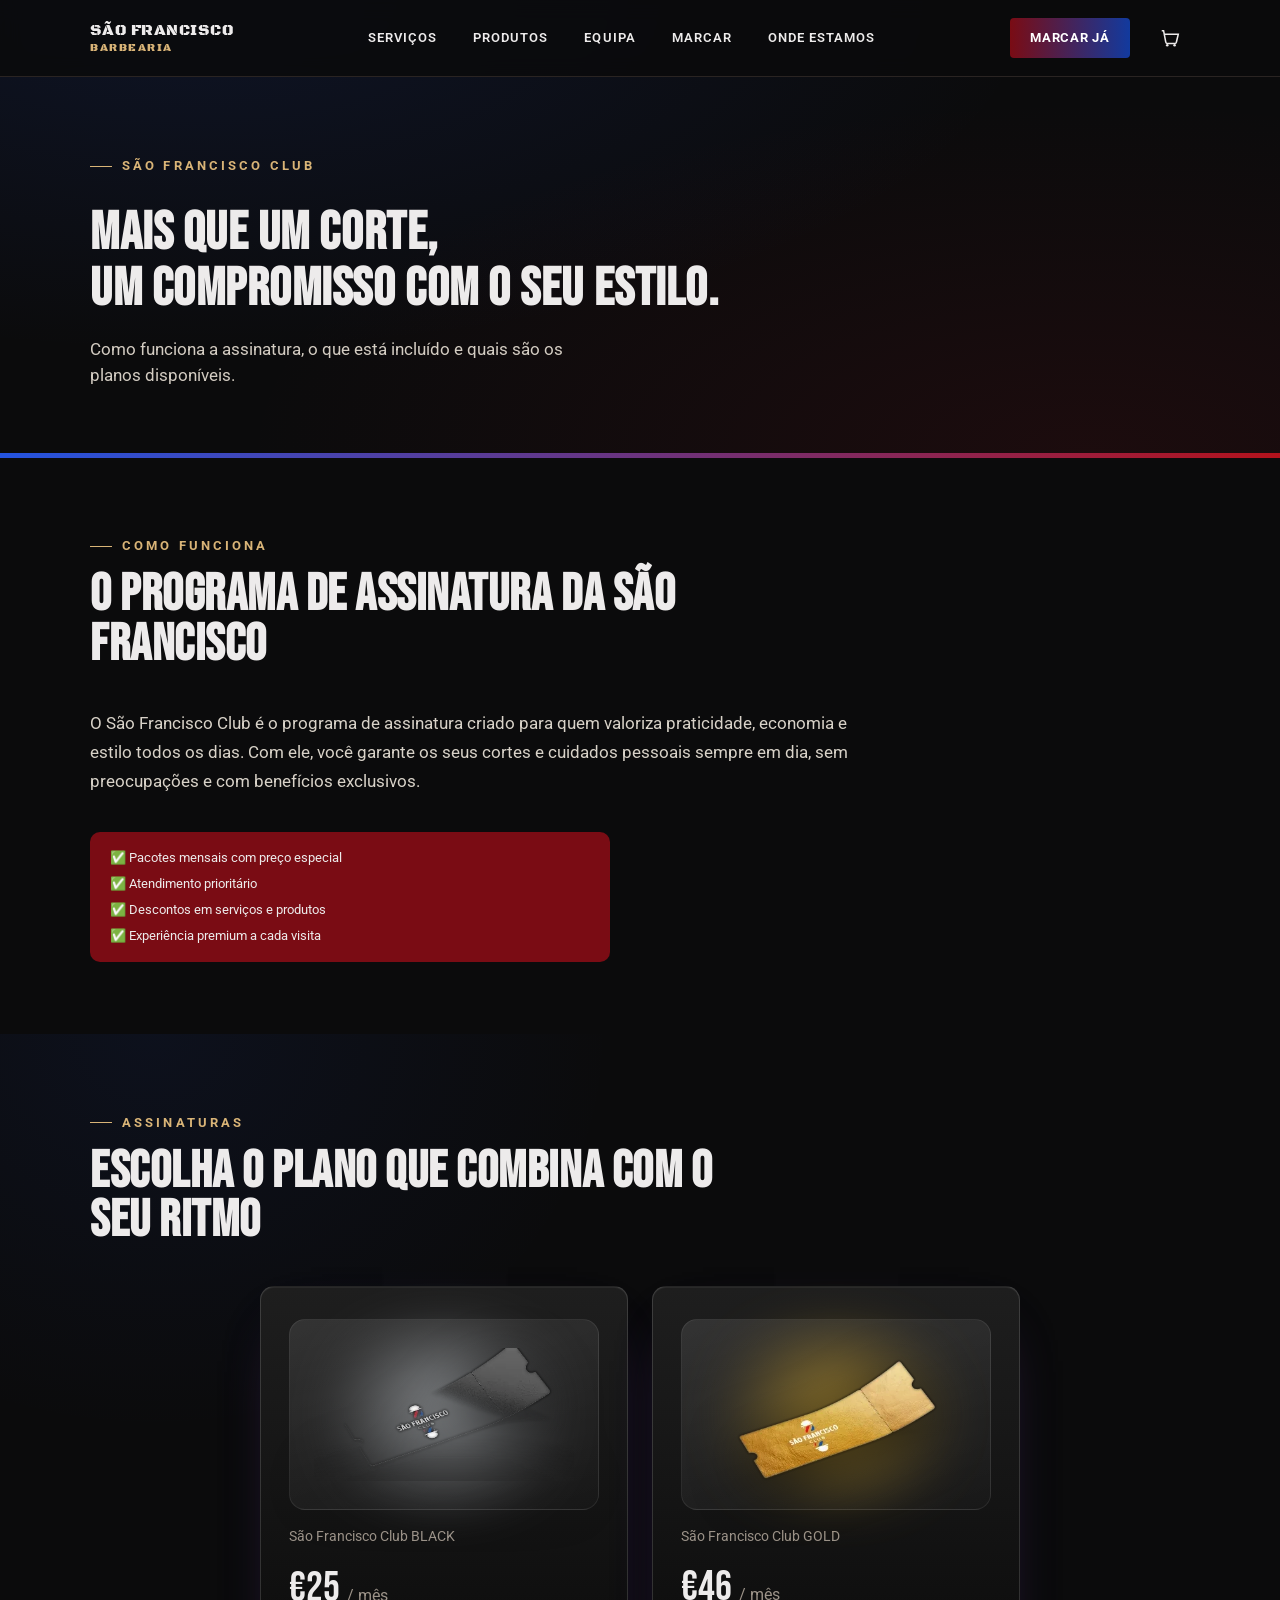
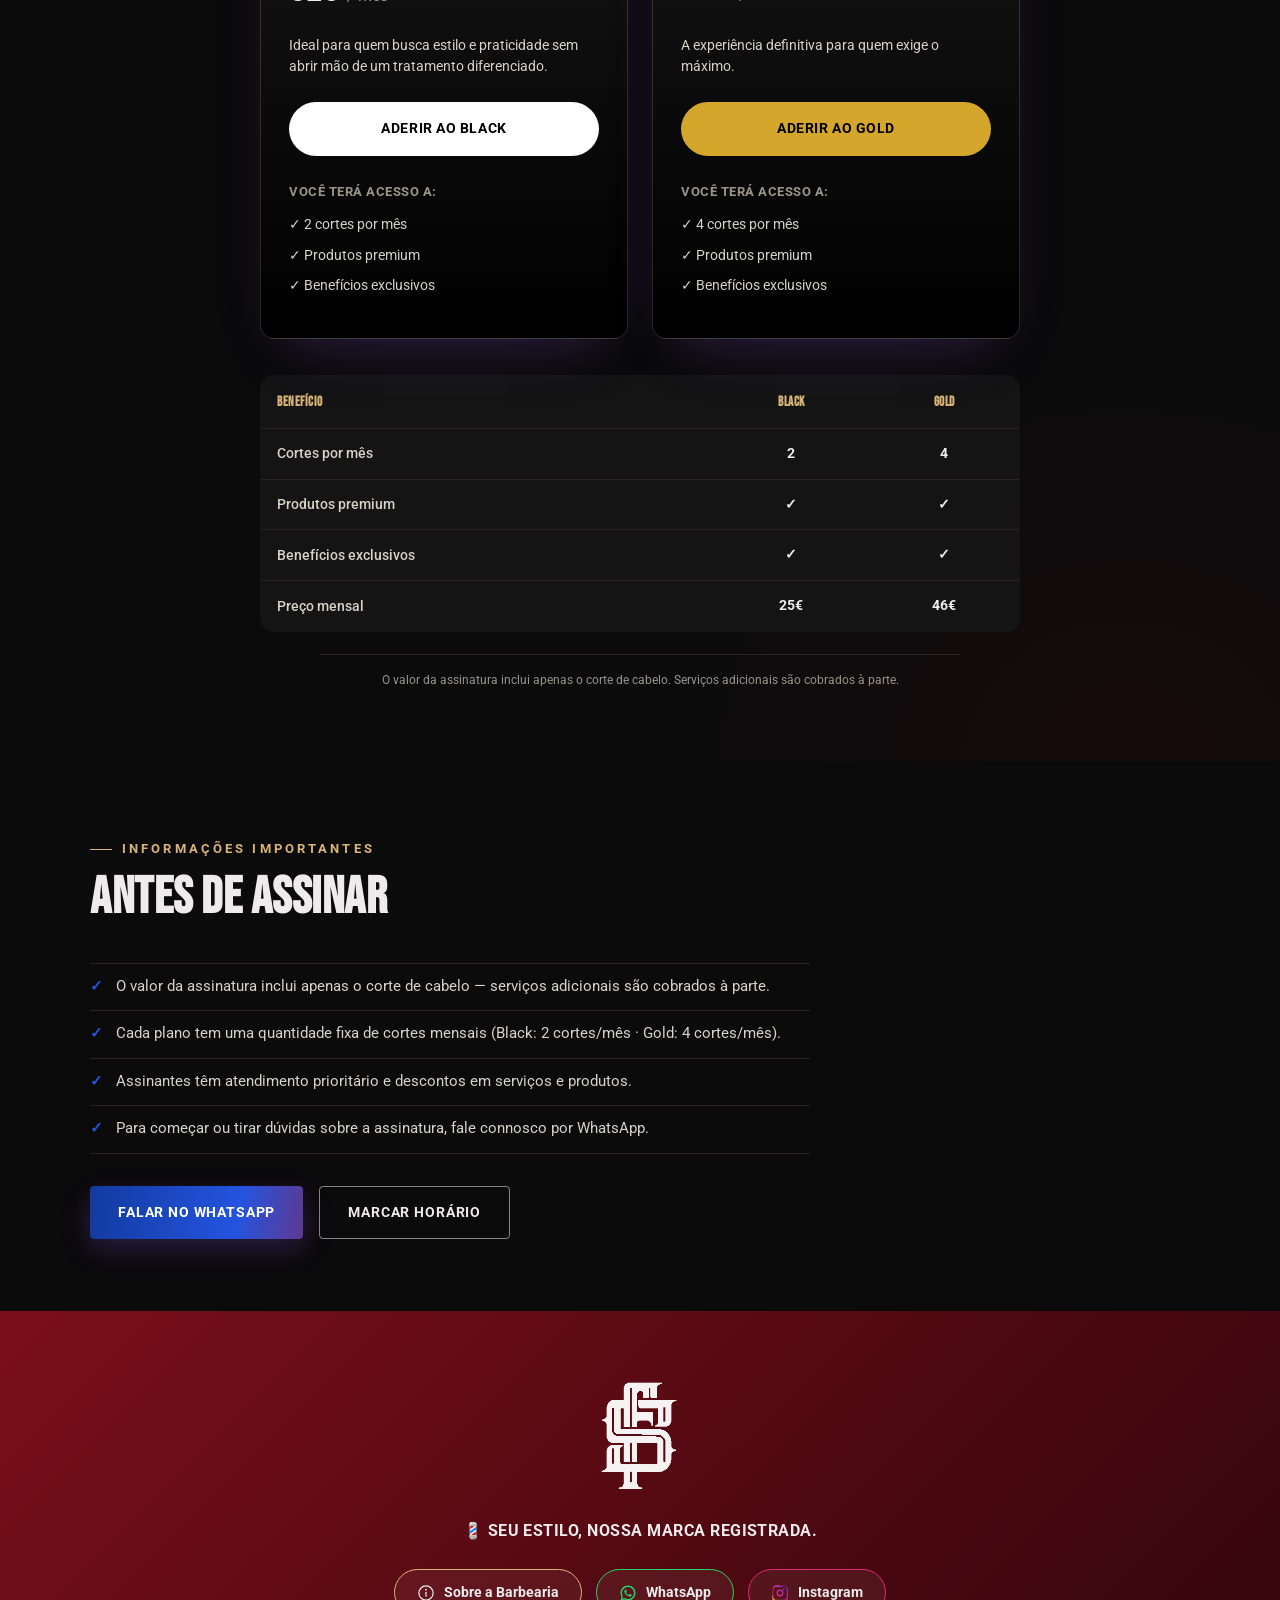
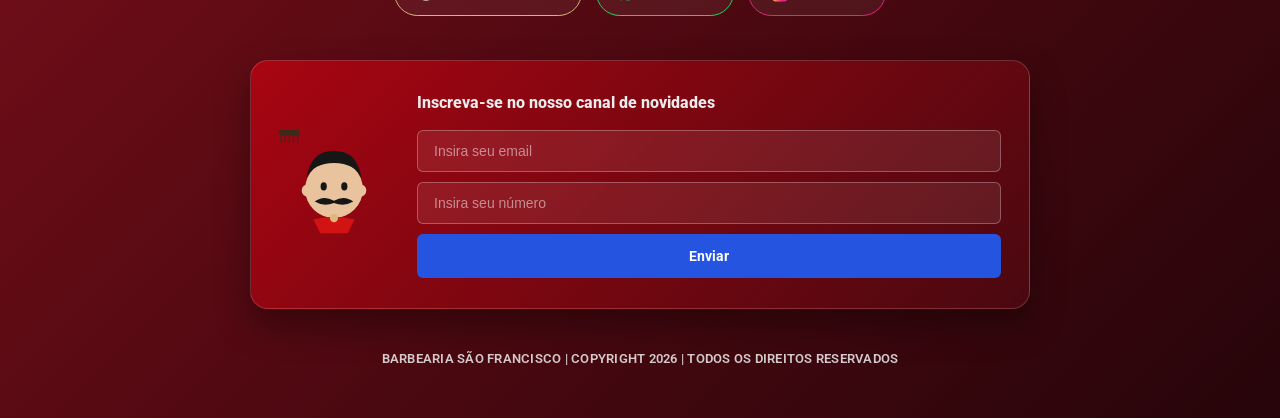
==== commit 2eb8fcc6: "atualizacao completa do site sao francisco" ====
--- a/clube.html
+++ b/clube.html
@@ -4,14 +4,23 @@
 <meta charset="UTF-8">
 <meta name="viewport" content="width=device-width, initial-scale=1.0">
 <title>São Francisco Club | São Francisco Barbearia</title>
-<meta name="description" content="Conheça o São Francisco Club: como funciona a assinatura, planos Black e Gold, benefícios e condições, na Barbearia São Francisco em Gondomar.">
+<meta name="description" content="Conheça o São Francisco Club: como funciona a assinatura, planos Black e Gold, benefícios e condições, na Barbearia São Francisco em São Cosme, Gondomar.">
+<meta name="keywords" content="clube barbearia Gondomar, assinatura barbearia São Cosme, barbearia em Gondomar">
+<link rel="canonical" href="https://saofranciscobarbearia.com/clube.html">
 <meta name="theme-color" content="#0B0B0C">
 <link rel="icon" href="data:image/svg+xml,%3Csvg xmlns='http://www.w3.org/2000/svg' viewBox='0 0 100 100'%3E%3Crect width='100' height='100' fill='%23000000'/%3E%3Ctext x='50' y='68' font-family='Arial Black,Arial,sans-serif' font-weight='900' font-size='52' fill='%23EDEBEB' text-anchor='middle'%3ESF%3C/text%3E%3C/svg%3E">
 
 <meta property="og:type" content="website">
 <meta property="og:locale" content="pt_PT">
+<meta property="og:site_name" content="São Francisco Barbearia">
+<meta property="og:url" content="https://saofranciscobarbearia.com/clube.html">
 <meta property="og:title" content="São Francisco Club | São Francisco Barbearia">
 <meta property="og:description" content="Como funciona a assinatura, planos e benefícios do São Francisco Club.">
+<meta property="og:image" content="https://saofranciscobarbearia.com/assets/images/club-banner-bg.webp">
+<meta name="twitter:card" content="summary">
+<meta name="twitter:title" content="São Francisco Club | São Francisco Barbearia">
+<meta name="twitter:description" content="Como funciona a assinatura, planos e benefícios do São Francisco Club.">
+<meta name="twitter:image" content="https://saofranciscobarbearia.com/assets/images/club-banner-bg.webp">
 
 <link rel="preconnect" href="https://fonts.googleapis.com">
 <link rel="preconnect" href="https://fonts.gstatic.com" crossorigin>
@@ -19,6 +28,29 @@
 <link rel="stylesheet" href="css/style.css">
 <link rel="stylesheet" href="css/clube.css">
 <link rel="stylesheet" href="css/cart.css">
+<script type="application/ld+json">
+{
+  "@context": "https://schema.org",
+  "@type": "Barbershop",
+  "@id": "https://saofranciscobarbearia.com/#negocio",
+  "name": "São Francisco Barbearia",
+  "url": "https://saofranciscobarbearia.com/",
+  "image": "https://saofranciscobarbearia.com/assets/images/destaque-1.webp",
+  "logo": "https://saofranciscobarbearia.com/assets/images/footer-logo.webp",
+  "telephone": "+351938435158",
+  "description": "Barbearia em Gondomar (São Cosme), especializada em cortes masculinos, fade, barba e cuidados masculinos.",
+  "address": {
+    "@type": "PostalAddress",
+    "streetAddress": "Travessa Monte Crasto 48, 8.º Cave",
+    "addressLocality": "São Cosme, Gondomar",
+    "addressRegion": "Porto",
+    "postalCode": "4420-210",
+    "addressCountry": "PT"
+  },
+  "areaServed": ["Gondomar", "São Cosme", "Porto"],
+  "sameAs": ["https://www.instagram.com/saofrancisco.pt/"]
+}
+</script>
 </head>
 <body>
 <a href="#main" class="skip-link">Saltar para o conteúdo</a>
@@ -108,12 +140,12 @@
           <p class="plan-name">São Francisco Club BLACK</p>
           <p class="plan-price">€25 <span style="font-size:16px;color:var(--muted);font-family:var(--font-body);">/ mês</span></p>
           <p class="plan-desc">Ideal para quem busca estilo e praticidade sem abrir mão de um tratamento diferenciado.</p>
-          <a href="https://wa.me/351938435158?text=Ol%C3%A1%21%20Quero%20saber%20mais%20sobre%20o%20S%C3%A3o%20Francisco%20Club%20BLACK%20%2824%E2%82%AC%2Fm%C3%AAs%29." target="_blank" rel="noopener" class="plan-cta is-black">Quero garantir</a>
+          <a href="https://wa.me/351938435158?text=Ol%C3%A1%21%20Quero%20saber%20mais%20sobre%20o%20S%C3%A3o%20Francisco%20Club%20BLACK%20%2825%E2%82%AC%2Fm%C3%AAs%29." target="_blank" rel="noopener" class="plan-cta is-black">Aderir ao Black</a>
           <p class="plan-access">Você terá acesso a:</p>
           <ul class="plan-list">
-            <li>✓ 02 cortes mensais</li>
+            <li>✓ 2 cortes por mês</li>
             <li>✓ Produtos premium</li>
-            <li>✓ Experiência premium</li>
+            <li>✓ Benefícios exclusivos</li>
           </ul>
         </div>
 
@@ -124,21 +156,28 @@
           <p class="plan-name">São Francisco Club GOLD</p>
           <p class="plan-price">€46 <span style="font-size:16px;color:var(--muted);font-family:var(--font-body);">/ mês</span></p>
           <p class="plan-desc">A experiência definitiva para quem exige o máximo.</p>
-          <a href="https://wa.me/351938435158?text=Ol%C3%A1%21%20Quero%20saber%20mais%20sobre%20o%20S%C3%A3o%20Francisco%20Club%20GOLD%20%2844%E2%82%AC%2Fm%C3%AAs%29." target="_blank" rel="noopener" class="plan-cta is-gold">Quero garantir</a>
+          <a href="https://wa.me/351938435158?text=Ol%C3%A1%21%20Quero%20saber%20mais%20sobre%20o%20S%C3%A3o%20Francisco%20Club%20GOLD%20%2846%E2%82%AC%2Fm%C3%AAs%29." target="_blank" rel="noopener" class="plan-cta is-gold">Aderir ao Gold</a>
           <p class="plan-access">Você terá acesso a:</p>
           <ul class="plan-list">
-            <li>✓ 04 cortes mensais</li>
+            <li>✓ 4 cortes por mês</li>
             <li>✓ Produtos premium</li>
-            <li>✓ Experiência premium</li>
+            <li>✓ Benefícios exclusivos</li>
           </ul>
         </div>
-
-        <!-- Plano Diamond — em breve, sem preço/benefícios inventados e sem CTA de compra -->
-        <div class="plan-card is-diamond" aria-label="Plano Diamond, em breve">
-          <span class="diamond-badge">Em breve</span>
-          <p class="plan-name is-diamond">São Francisco Club DIAMOND</p>
-          <p class="plan-desc">Para quem corta o cabelo com mais frequência (até 8 vezes por mês). Detalhes e condições brevemente disponíveis.</p>
-        </div>
+      </div>
+
+      <div class="club-compare">
+        <table class="club-compare-table">
+          <thead>
+            <tr><th scope="col">Benefício</th><th scope="col">Black</th><th scope="col">Gold</th></tr>
+          </thead>
+          <tbody>
+            <tr><th scope="row">Cortes por mês</th><td>2</td><td>4</td></tr>
+            <tr><th scope="row">Produtos premium</th><td>✓</td><td>✓</td></tr>
+            <tr><th scope="row">Benefícios exclusivos</th><td>✓</td><td>✓</td></tr>
+            <tr><th scope="row">Preço mensal</th><td>25€</td><td>46€</td></tr>
+          </tbody>
+        </table>
       </div>
 
       <p class="club-plans-note clube-page-note">O valor da assinatura inclui apenas o corte de cabelo. Serviços adicionais são cobrados à parte.</p>
@@ -171,7 +210,7 @@
 <footer class="site-footer">
   <div class="container">
     <div class="footer-top">
-      <img src="assets/images/footer-logo.webp" alt="São Francisco Barbearia" class="footer-logo">
+      <img src="assets/images/footer-logo.webp" alt="São Francisco Barbearia" class="footer-logo" width="175" height="245" loading="lazy">
       <p class="footer-tagline">💈 SEU ESTILO, NOSSA MARCA REGISTRADA.</p>
       <div class="footer-links">
         <a href="index.html#sobre" class="footer-btn is-brass">
--- a/css/style.css
+++ b/css/style.css
@@ -112,29 +112,67 @@
 }
 
 /* ============================================================
-   ENTRY SPLASH
+   ENTRY SPLASH — abertura cinematográfica (só na primeira visita)
    ============================================================ */
 .entry-splash{
   position:fixed;top:76px;left:0;right:0;bottom:0;z-index:90;
   display:flex;align-items:center;justify-content:center;
-  background:#050506;
-  transition:opacity .6s var(--ease), visibility .6s var(--ease);
+  background:#050506;overflow:hidden;
+  transition:opacity .7s var(--ease), visibility .7s var(--ease), transform .7s var(--ease);
+}
+/* fundo: degradê sofisticado azul + roxo + rosa, muito discreto,
+   surge devagar e depois deriva lentamente para dar profundidade */
+.entry-splash-bg{
+  position:absolute;inset:0;z-index:0;pointer-events:none;
+  opacity:0;animation:entrySplashBgIn 1.6s var(--ease) forwards;
+}
+.entry-splash-bg::before{
+  content:'';position:absolute;inset:-15%;
+  background:
+    radial-gradient(ellipse 55% 45% at 24% 28%, rgba(36,84,224,0.24) 0%, transparent 62%),
+    radial-gradient(ellipse 50% 42% at 76% 32%, rgba(124,58,237,0.20) 0%, transparent 60%),
+    radial-gradient(ellipse 55% 46% at 50% 82%, rgba(219,39,119,0.16) 0%, transparent 62%);
+  filter:blur(30px);
+  animation:entrySplashBgDrift 16s ease-in-out infinite alternate;
+}
+@keyframes entrySplashBgIn{from{opacity:0;}to{opacity:1;}}
+@keyframes entrySplashBgDrift{
+  0%{transform:translate(-2%,-1%) scale(1);}
+  100%{transform:translate(2%,1.5%) scale(1.06);}
 }
 .entry-splash-content{
   position:relative;z-index:2;text-align:center;padding:32px;
-  transform:translateY(0);transition:transform .6s var(--ease), opacity .6s var(--ease);
+  transform:translateY(0);transition:transform .7s var(--ease), opacity .7s var(--ease);
+}
+.entry-splash-logo{
+  font-family:var(--font-logo);text-transform:uppercase;color:var(--paper);
+  font-size:clamp(30px,6.4vw,58px);letter-spacing:0.02em;margin-bottom:18px;line-height:1.15;
+  opacity:0;transform:scale(.92);
+  animation:entrySplashLogoIn .9s var(--ease) .3s forwards;
+}
+.entry-splash-logo-line1,.entry-splash-logo-line2{display:block;}
+.entry-splash-logo-line2{font-size:0.55em;letter-spacing:0.08em;color:var(--brass);margin-top:4px;}
+@keyframes entrySplashLogoIn{
+  0%{opacity:0;transform:scale(.92);text-shadow:0 8px 30px rgba(0,0,0,0.6);}
+  60%{opacity:1;transform:scale(1.015);text-shadow:0 0 34px rgba(217,180,119,0.35),0 8px 30px rgba(0,0,0,0.6);}
+  100%{opacity:1;transform:scale(1);text-shadow:0 8px 30px rgba(0,0,0,0.6);}
 }
 .entry-splash-eyebrow{
   font-weight:700;font-size:13px;letter-spacing:0.4em;text-transform:uppercase;
   color:var(--brass);margin-bottom:14px;
-}
-.entry-splash-logo{
-  font-family:var(--font-logo);text-transform:uppercase;color:var(--paper);
-  font-size:clamp(32px,7vw,64px);letter-spacing:0.02em;margin-bottom:16px;
-  text-shadow:0 8px 30px rgba(0,0,0,0.6);
+  opacity:0;transform:translateY(8px);
+  animation:entrySplashFadeUp .6s var(--ease) 1.2s forwards;
 }
 .entry-splash-tagline{
-  color:#D3CCC2;font-size:15px;margin-bottom:40px;letter-spacing:0.02em;
+  font-family:var(--font-display);color:var(--paper);text-transform:uppercase;
+  font-size:clamp(17px,3vw,26px);font-weight:700;letter-spacing:0.03em;
+  margin-bottom:40px;
+  opacity:0;transform:translateY(10px);
+  animation:entrySplashFadeUp .8s var(--ease) 1.5s forwards;
+}
+@keyframes entrySplashFadeUp{
+  0%{opacity:0;transform:translateY(10px);}
+  100%{opacity:1;transform:translateY(0);}
 }
 .entry-splash-btn{
   display:inline-flex;align-items:center;gap:13px;
@@ -143,6 +181,27 @@
   border:1.5px solid var(--brass);border-radius:999px;padding:18px 44px;
   cursor:pointer;position:relative;overflow:hidden;
   transition:color .3s var(--ease), box-shadow .3s var(--ease);
+  opacity:0;transform:translateY(10px);
+  animation:entrySplashBtnIn .6s var(--ease) 2.4s forwards;
+}
+.entry-splash-btn-arrow{display:inline-block;transition:transform .3s var(--ease);}
+.entry-splash-btn:hover .entry-splash-btn-arrow{transform:translateX(4px);}
+@keyframes entrySplashBtnIn{
+  0%,99.9%{pointer-events:none;}
+  0%{opacity:0;transform:translateY(10px);}
+  100%{opacity:1;transform:translateY(0);pointer-events:auto;}
+}
+/* brilho único a passar pelo botão, logo depois de aparecer */
+.entry-splash-btn::after{
+  content:'';position:absolute;inset:0;z-index:0;
+  background:linear-gradient(120deg,transparent 42%,rgba(255,255,255,0.5) 50%,transparent 58%);
+  background-size:250% 100%;background-position:150% 0;
+  opacity:0;pointer-events:none;
+  animation:entrySplashBtnShine 1s ease-out 3.05s 1 forwards;
+}
+@keyframes entrySplashBtnShine{
+  0%{opacity:1;background-position:150% 0;}
+  100%{opacity:0;background-position:-40% 0;}
 }
 .entry-splash-btn::before{
   content:'';position:absolute;inset:0;z-index:-1;
@@ -168,11 +227,25 @@
   0%{transform:scale(1);opacity:0.9;}
   100%{transform:scale(4.2);opacity:0;}
 }
-.entry-splash.is-hidden{opacity:0;visibility:hidden;pointer-events:none;}
+/* saída premium: fade-out + leve zoom, para dar sensação de "entrar"
+   na experiência em vez de simplesmente fechar uma tela */
+.entry-splash.is-hidden{opacity:0;visibility:hidden;pointer-events:none;transform:scale(1.04);}
 .entry-splash.is-hidden .entry-splash-content{transform:translateY(-16px);opacity:0;}
 body.entry-locked{overflow:hidden;height:100vh;}
+@media (max-width:640px){
+  .entry-splash-logo{animation-delay:.2s;margin-bottom:14px;}
+  .entry-splash-eyebrow{animation-delay:.85s;}
+  .entry-splash-tagline{animation-delay:1.1s;margin-bottom:32px;}
+  .entry-splash-btn{animation-delay:1.85s;padding:16px 36px;}
+  .entry-splash-btn::after{animation-delay:2.45s;}
+}
 @media (prefers-reduced-motion:reduce){
   .entry-splash,.entry-splash-content{transition:none;}
+  .entry-splash-bg,.entry-splash-bg::before{animation:none;opacity:1;}
+  .entry-splash-logo,.entry-splash-eyebrow,.entry-splash-tagline,.entry-splash-btn{
+    animation:none !important;opacity:1 !important;transform:none !important;
+  }
+  .entry-splash-btn::after{animation:none !important;display:none;}
 }
 
 /* ============================================================
@@ -369,6 +442,27 @@
 .services-grid{
   display:grid;gap:22px;
   grid-template-columns:repeat(auto-fit,minmax(240px,1fr));
+}
+/* "Ver mais serviços" — atalho direto para a marcação (ver #agendar),
+   sem abrir/expandir mais cards. Reaproveita o padrão visual do
+   btn-outline já usado no site (ex.: is-club). */
+.services-more-cta{text-align:center;margin-top:36px;}
+.btn-outline.is-services-more{
+  border-color:rgba(217,180,119,0.55);
+  box-shadow:0 0 20px rgba(217,180,119,0.08);
+  display:inline-flex;align-items:center;gap:8px;
+  transition:box-shadow .35s var(--ease),transform .35s var(--ease),border-color .35s var(--ease),filter .35s var(--ease);
+}
+.btn-outline.is-services-more .arrow{display:inline-block;transition:transform .35s var(--ease);}
+.btn-outline.is-services-more:hover{
+  border-color:var(--brass);box-shadow:0 0 28px rgba(217,180,119,0.2);
+  transform:translateY(-2px);filter:brightness(1.06);
+}
+.btn-outline.is-services-more:hover .arrow{transform:translateX(4px);}
+@media (max-width:640px){
+  .services-more-cta{margin-top:24px;}
+  .services-more-cta .btn{width:100%;text-align:center;}
+  .btn-outline.is-services-more:active{transform:scale(.98);}
 }
 .service-card{
   background:var(--surface);border:1px solid var(--line);
@@ -583,12 +677,20 @@
 }
 .club-banner > *{position:relative;z-index:1;}
 .club-banner-badge{
-  border:2px solid var(--paper);border-radius:10px;padding:18px 22px;text-align:center;flex-shrink:0;
+  border:2px solid var(--paper);border-radius:10px;padding:20px 26px;text-align:center;flex-shrink:0;
   background:rgba(0,0,0,0.35);
   box-shadow:0 0 22px rgba(217,180,119,0.12);
 }
-.club-banner-badge strong{font-family:var(--font-logo);font-size:20px;line-height:1.25;display:block;}
-.club-banner-badge span{font-size:12px;color:var(--muted);display:block;margin-top:6px;}
+.club-banner-badge strong{font-family:var(--font-logo);font-size:24px;line-height:1.22;letter-spacing:0.03em;display:block;text-shadow:0 0 20px rgba(217,180,119,0.25);}
+.club-banner-badge span{font-size:13px;color:var(--muted);display:block;margin-top:8px;letter-spacing:0.02em;}
+/* entrada suave do badge (título + frase) quando a secção do clube
+   entra no viewport — ver #clube.is-visible mais abaixo */
+.club-banner-badge strong,.club-banner-badge span{
+  opacity:0;transform:translateY(10px);
+  transition:opacity .6s var(--ease),transform .6s var(--ease);
+}
+#clube.is-visible .club-banner-badge strong{opacity:1;transform:translateY(0);transition-delay:.1s;}
+#clube.is-visible .club-banner-badge span{opacity:1;transform:translateY(0);transition-delay:.3s;}
 .club-banner-info{flex:1 1 320px;min-width:240px;}
 .club-banner-info p{font-size:14px;color:#D8D2C8;line-height:1.6;margin-bottom:16px;}
 .club-checklist{background:var(--red-deep);border-radius:10px;padding:16px 20px;}
@@ -599,33 +701,42 @@
 .btn-outline.is-club{
   border-color:rgba(217,180,119,0.55);
   box-shadow:0 0 24px rgba(217,180,119,0.10);
-  transition:box-shadow .25s var(--ease),transform .2s var(--ease),border-color .25s var(--ease);
+  transition:box-shadow .3s var(--ease),transform .3s var(--ease),border-color .3s var(--ease),filter .3s var(--ease);
+  display:inline-flex;align-items:center;gap:8px;
+}
+.btn-outline.is-club::after{
+  content:'→';display:inline-block;transition:transform .3s var(--ease);
 }
 .btn-outline.is-club:hover{
-  border-color:var(--brass);box-shadow:0 0 30px rgba(217,180,119,0.22);transform:translateY(-2px);
-}
-
-.club-plans{max-width:460px;margin:48px auto 0;}
-.plan-toggle{display:flex;align-items:center;justify-content:center;gap:16px;margin-bottom:30px;font-weight:700;font-size:14px;}
-.plan-label{opacity:.5;transition:opacity .2s;}
-.plan-label.is-active{opacity:1;}
-.switch-track{
-  width:56px;height:28px;border-radius:999px;background:#3a3a3a;border:none;
-  position:relative;cursor:pointer;padding:0;transition:background .25s;
-}
-.switch-track.is-gold{background:#B8862C;}
-.switch-knob{position:absolute;top:3px;left:3px;width:22px;height:22px;border-radius:50%;background:#fff;transition:left .25s;}
-.switch-knob.is-right{left:31px;}
+  border-color:var(--brass);box-shadow:0 0 34px rgba(217,180,119,0.26);
+  transform:translateY(-2px) scale(1.02);filter:brightness(1.08);
+}
+.btn-outline.is-club:hover::after{transform:translateX(4px);}
+/* entrada por último na sequência da secção do clube */
+.club-more-cta{opacity:0;transform:translateY(14px);transition:opacity .6s var(--ease),transform .6s var(--ease);}
+#clube.is-visible .club-more-cta{opacity:1;transform:translateY(0);transition-delay:1.05s;}
+
+.club-plans{max-width:900px;margin:48px auto 0;}
+.club-plans-grid{display:grid;grid-template-columns:repeat(2,1fr);gap:28px;align-items:stretch;}
+.club-plans-grid .plan-card{display:flex;flex-direction:column;}
+.club-plans-grid .plan-access{margin-top:auto;}
 
 .plan-card{
-  background:linear-gradient(180deg,#1a1a1a 0%,#000 100%);border:1px solid var(--line);border-radius:var(--radius-md);padding:32px 28px;
-  box-shadow:0 20px 50px -28px rgba(36,84,224,0.28),0 20px 50px -28px rgba(179,18,28,0.22);
-  transition:transform .25s var(--ease),box-shadow .25s var(--ease),border-color .25s var(--ease);
-}
-.plan-card:hover{
-  transform:translateY(-4px);
-  border-color:rgba(217,180,119,0.35);
-  box-shadow:0 26px 60px -26px rgba(36,84,224,0.4),0 26px 60px -26px rgba(179,18,28,0.32);
+  background:linear-gradient(180deg,#1e1e1e 0%,#000 100%);
+  border:1px solid rgba(255,255,255,0.14);border-radius:var(--radius-md);padding:32px 28px;
+  box-shadow:0 24px 60px -30px rgba(36,84,224,0.34),0 24px 60px -32px rgba(179,18,28,0.28),0 1px 0 rgba(255,255,255,0.05) inset;
+  transition:transform .35s var(--ease),box-shadow .35s var(--ease),border-color .35s var(--ease);
+}
+/* a entrada em sequência (fade+subida) é só para os cards do resumo do
+   clube na home (dentro de #clube); em clube.html os mesmos cards
+   (.plan-card fora de #clube) continuam sempre visíveis, sem animação */
+#clube .plan-card{opacity:0;transform:translateY(24px);}
+#clube.is-visible .plan-card{opacity:1;transform:translateY(0);transition-delay:.55s;}
+#clube.is-visible .plan-card#cardGold{transition-delay:.7s;}
+.plan-card:hover,#clube.is-visible .plan-card:hover{
+  transform:translateY(-6px);
+  border-color:rgba(217,180,119,0.45);
+  box-shadow:0 32px 70px -26px rgba(36,84,224,0.46),0 32px 70px -26px rgba(179,18,28,0.38),0 1px 0 rgba(255,255,255,0.08) inset;
 }
 .plan-ticket-wrap{
   position:relative;display:flex;justify-content:center;padding:28px 16px;margin-bottom:8px;
@@ -655,22 +766,25 @@
   margin-top:22px;padding-top:16px;border-top:1px solid var(--line);
 }
 
-/* Plano Diamond — teaser "em breve", sem preço/benefícios, sem CTA de compra */
-.plan-card.is-diamond{
-  position:relative;margin-top:20px;text-align:center;
-  background:linear-gradient(180deg,#161821 0%,#000 100%);
-  border:1px solid rgba(120,170,255,0.22);
-  box-shadow:0 0 0 1px rgba(0,0,0,0.4),0 0 32px rgba(120,170,255,0.10);
-  padding:26px 24px;
-}
-.plan-card.is-diamond:hover{transform:none;}
-.diamond-badge{
-  display:inline-block;font-size:10.5px;font-weight:700;letter-spacing:0.08em;text-transform:uppercase;
-  color:#0B0B0C;background:linear-gradient(100deg,#BFD3FF,#EDEBEB 55%,#BFD3FF);
-  padding:5px 12px;border-radius:999px;margin-bottom:12px;
-}
-.plan-name.is-diamond{font-size:16px;color:var(--paper);margin-bottom:8px;font-weight:700;}
-.plan-card.is-diamond .plan-desc{margin-bottom:0;}
+/* ---------- comparação Black vs. Gold ---------- */
+.club-compare{margin-top:36px;overflow-x:auto;}
+.club-compare-table{
+  width:100%;border-collapse:collapse;background:var(--surface);
+  border:1px solid var(--line);border-radius:var(--radius-md);overflow:hidden;
+}
+.club-compare-table th,.club-compare-table td{
+  padding:14px 16px;text-align:center;font-size:14px;border-top:1px solid var(--line);
+}
+.club-compare-table thead th{
+  font-family:var(--font-display);text-transform:uppercase;letter-spacing:0.04em;
+  font-size:13px;color:var(--brass);border-top:none;padding-top:16px;padding-bottom:16px;
+}
+.club-compare-table thead th:first-child{text-align:left;}
+.club-compare-table tbody th{
+  text-align:left;font-weight:500;color:#D8D2C8;font-size:13.5px;
+}
+.club-compare-table tbody td{color:var(--paper);font-weight:700;}
+.club-compare-table tbody tr:hover{background:rgba(255,255,255,0.02);}
 
 /* ============================================================
    FOOTER
@@ -734,21 +848,58 @@
    PRODUTOS CTA — chamada discreta para a loja na home (novo)
    Seletores novos; não modifica nenhuma regra existente.
    ============================================================ */
-.produtos-cta{padding:36px 0;}
+.produtos-cta{padding:64px 0;}
 .produtos-cta-inner{
-  display:flex;flex-wrap:wrap;align-items:center;justify-content:space-between;gap:20px;
+  display:flex;flex-wrap:wrap;align-items:center;justify-content:space-between;gap:32px;
   background:var(--surface);border:1px solid var(--line);border-radius:var(--radius-md);
-  padding:28px 32px;
-}
-.produtos-cta .eyebrow{margin-bottom:8px;}
+  padding:52px 56px;
+}
+.produtos-cta .eyebrow{
+  margin-bottom:14px;font-size:14px;letter-spacing:0.3em;font-weight:800;
+  opacity:0;transform:translateY(10px);transition:opacity .6s var(--ease),transform .6s var(--ease);
+}
+.produtos-cta.is-visible .eyebrow{opacity:1;transform:translateY(0);transition-delay:.1s;}
 .produtos-cta-text{
-  font-family:var(--font-display);font-size:clamp(20px,3vw,26px);
-  text-transform:uppercase;letter-spacing:0.01em;
+  font-family:var(--font-display);font-size:clamp(26px,4vw,40px);line-height:1.12;
+  text-transform:uppercase;letter-spacing:0.015em;color:var(--paper);
+  position:relative;overflow:hidden;display:block;max-width:640px;
+  opacity:0;transform:translateY(16px);transition:opacity .7s var(--ease),transform .7s var(--ease);
+}
+.produtos-cta.is-visible .produtos-cta-text{opacity:1;transform:translateY(0);transition-delay:.35s;}
+/* brilho/reflexo suave, uma única vez, passando pela frase principal
+   depois de ela aparecer — sem neon, sem repetição */
+.produtos-cta-text::after{
+  content:'';position:absolute;top:0;left:-60%;width:35%;height:100%;
+  background:linear-gradient(100deg,transparent 0%,rgba(255,255,255,0.30) 50%,transparent 100%);
+  transform:skewX(-20deg);pointer-events:none;opacity:0;
+}
+.produtos-cta.is-visible .produtos-cta-text::after{
+  animation:produtosCtaShine 1.1s ease-out .95s 1 forwards;
+}
+@keyframes produtosCtaShine{
+  0%{opacity:0;left:-60%;}
+  18%{opacity:.9;}
+  55%{opacity:.9;}
+  100%{opacity:0;left:120%;}
+}
+/* botão "Ver produtos": mantém a animação existente (btnFeaturedShift/
+   Shine) — aqui só controlamos a entrada, com uma pequena pausa depois
+   do texto para dar hierarquia à sequência */
+.produtos-cta .btn-featured{
+  opacity:0;transform:translateY(12px);
+  transition:opacity .6s var(--ease),transform .6s var(--ease);
+}
+.produtos-cta.is-visible .btn-featured{opacity:1;transform:translateY(0);transition-delay:1.15s;}
+@media (prefers-reduced-motion:reduce){
+  .produtos-cta .eyebrow,.produtos-cta-text,.produtos-cta .btn-featured{
+    transition:none !important;opacity:1 !important;transform:none !important;
+  }
+  .produtos-cta-text::after{animation:none !important;display:none;}
 }
 @media (max-width:640px){
-  .produtos-cta{padding:24px 0;}
-  .produtos-cta-inner{padding:20px 22px;flex-direction:column;align-items:flex-start;text-align:left;}
-  .produtos-cta-text{font-size:clamp(18px,5vw,22px);}
+  .produtos-cta{padding:44px 0;}
+  .produtos-cta-inner{padding:30px 26px;flex-direction:column;align-items:flex-start;text-align:left;gap:22px;}
+  .produtos-cta-text{font-size:clamp(21px,6.4vw,26px);max-width:100%;}
   .produtos-cta .btn{width:100%;}
 }
 
@@ -818,6 +969,15 @@
 @media (prefers-reduced-motion:reduce){
   .btn-featured{animation:none;}
   .btn-featured::after{animation:none;display:none;}
+}
+
+/* sequência de entrada da secção do Clube (título, frase, cards, botão) —
+   ver #clube.is-visible acima; sem preferência de menos movimento, tudo
+   fica visível de imediato e sem transição. */
+@media (prefers-reduced-motion:reduce){
+  .club-banner-badge strong,.club-banner-badge span,.plan-card,.club-more-cta{
+    transition:none !important;opacity:1 !important;transform:none !important;
+  }
 }
 
 /* ============================================================
@@ -957,8 +1117,17 @@
   #clube{padding:64px 0 56px;}
   .club-glow-a,.club-glow-b{width:220px;height:220px;filter:blur(46px);}
   .club-more-cta{margin-top:20px;}
+  /* animações mais leves e rápidas no telemóvel: menos deslocamento,
+     transições mais curtas, sequência mais compacta */
+  .club-banner-badge strong,.club-banner-badge span{transform:translateY(6px);transition-duration:.4s;}
+  #clube.is-visible .club-banner-badge strong{transition-delay:.05s;}
+  #clube.is-visible .club-banner-badge span{transition-delay:.15s;}
+  .plan-card{transform:translateY(14px);transition-duration:.4s;}
+  #clube.is-visible .plan-card{transition-delay:.3s;}
+  #clube.is-visible .plan-card#cardGold{transition-delay:.38s;}
+  .club-more-cta{transform:translateY(8px);transition-duration:.4s;}
+  #clube.is-visible .club-more-cta{transition-delay:.55s;}
   .club-more-cta .btn{width:100%;text-align:center;}
-  .plan-card.is-diamond{margin-top:16px;padding:20px 18px;}
   .club-intro-text{font-size:clamp(13.5px,3.6vw,15px);margin-bottom:22px;}
   .club-banner{padding:20px;gap:18px;}
   .club-banner-badge{padding:12px 16px;}
@@ -968,7 +1137,7 @@
   .club-checklist{padding:14px 16px;}
   .club-checklist p{font-size:clamp(12px,3.2vw,13px);}
   .club-plans{margin-top:26px;}
-  .plan-toggle{margin-bottom:22px;}
+  .club-plans-grid{grid-template-columns:1fr;gap:20px;}
   .plan-card{padding:22px 18px;}
   .plan-ticket-wrap{padding:20px 12px;}
   .plan-ticket-wrap img{max-width:190px;}
@@ -978,6 +1147,9 @@
   .plan-cta{padding:14px;margin-bottom:20px;font-size:clamp(12px,3.2vw,14px);}
   .club-plans-note{font-size:11px;margin-top:18px;padding-top:14px;}
   .plan-list li{font-size:clamp(12.5px,3.3vw,14px);}
+  .club-compare{margin-top:26px;}
+  .club-compare-table th,.club-compare-table td{padding:10px 8px;font-size:12px;}
+  .club-compare-table thead th{font-size:11px;}
 
   /* ---------- footer ---------- */
   .site-footer{padding:44px 0 24px;}
--- a/css/clube.css
+++ b/css/clube.css
@@ -32,10 +32,12 @@
     radial-gradient(ellipse 60% 50% at 88% 100%,rgba(179,18,28,0.07) 0%,transparent 60%);
 }
 .clube-page-plans{
-  display:grid;grid-template-columns:repeat(3,1fr);gap:24px;
-  max-width:1080px;margin:0 auto;align-items:start;
+  display:grid;grid-template-columns:repeat(2,1fr);gap:24px;
+  max-width:760px;margin:0 auto;align-items:stretch;
 }
-.clube-page-plans .plan-card.is-diamond{margin-top:0;align-self:stretch;display:flex;flex-direction:column;justify-content:center;}
+.clube-page-plans .plan-card{display:flex;flex-direction:column;}
+.clube-page-plans .plan-access{margin-top:auto;}
+.club-compare{margin:36px auto 0;max-width:760px;overflow-x:auto;}
 .clube-page-note{max-width:640px;margin-left:auto;margin-right:auto;}
 
 /* ---------- informações importantes ---------- */
@@ -54,6 +56,10 @@
   .clube-page-plans{grid-template-columns:1fr;max-width:420px;}
 }
 @media (max-width:640px){
+  .club-compare-table th,.club-compare-table td{padding:10px 8px;font-size:12px;}
+  .club-compare-table thead th{font-size:11px;}
+}
+@media (max-width:640px){
   .clube-info-cta{flex-direction:column;}
   .clube-info-cta .btn{width:100%;text-align:center;}
 }
